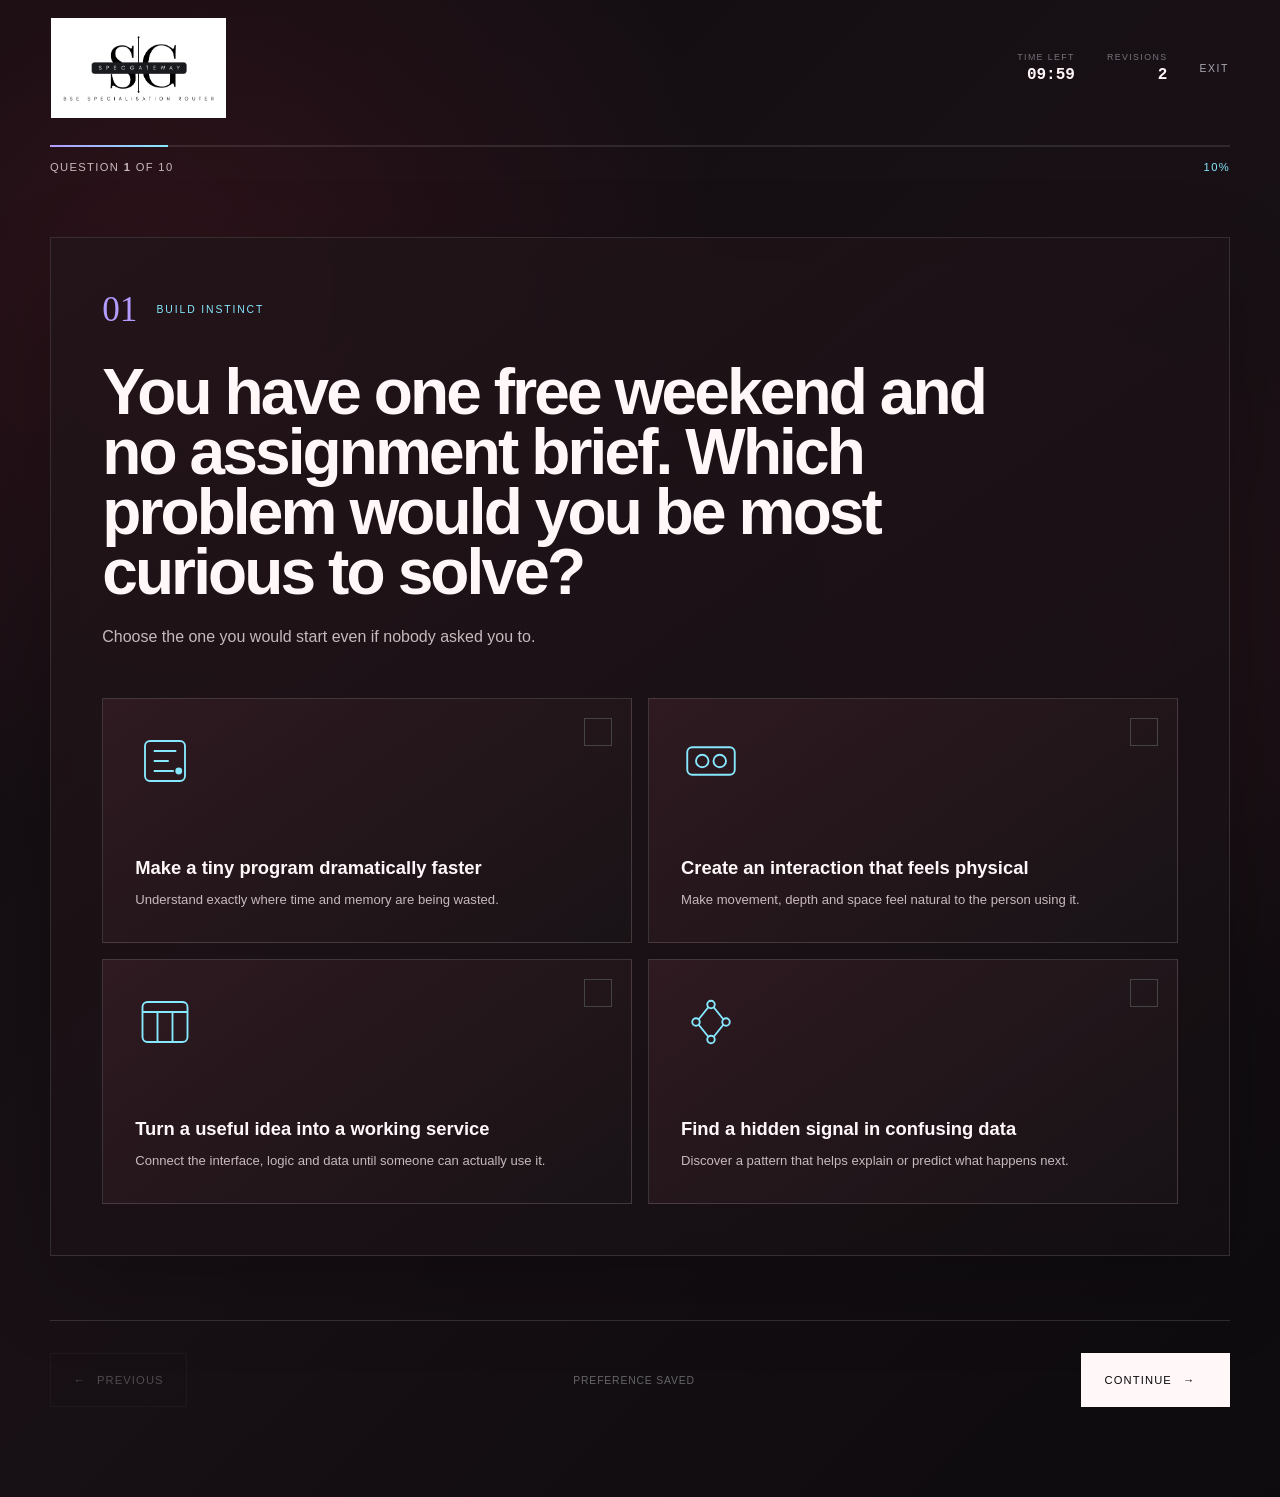
==== quiz.html @ 1edab22e "Initial SpecGateway website" ====
<!DOCTYPE html>
<html lang="en">

<head>
    <meta charset="UTF-8">

    <meta
        name="viewport"
        content="width=device-width, initial-scale=1.0"
    >

    <meta
        name="description"
        content="SpecGateway interactive BSE specialisation assessment."
    >

    <title>Assessment | SpecGateway</title>

    <link rel="stylesheet" href="styles.css">
</head>


<body class="quiz-page">

    <!-- Decorative background -->
    <canvas id="quizCanvas" aria-hidden="true"></canvas>


    <!-- =========================================================
         NAVIGATION
    ========================================================== -->

    <nav
        class="main-nav scrolled"
        id="mainNav"
        aria-label="Assessment navigation"
    >

        <div class="nav-container">

            <a
                href="index.html"
                class="brand"
                aria-label="SpecGateway home"
            >
                <img
                    src="assets/logo/specgateway-logo.png"
                    alt="SpecGateway — BSE Specialisation Router"
                    class="brand-logo"
                >
            </a>


            <div class="quiz-nav-status">

                <div class="quiz-timer-box">

                    <span class="quiz-timer-label">
                        TIME LEFT
                    </span>

                    <strong id="quizTimer">
                        10:00
                    </strong>

                </div>


                <div class="quiz-revision-box">

                    <span>
                        REVISIONS
                    </span>

                    <strong id="revisionCount">
                        2
                    </strong>

                </div>


                <a
                    href="index.html"
                    class="quiz-exit"
                >
                    EXIT
                </a>

            </div>

        </div>

    </nav>



    <!-- =========================================================
         QUIZ
    ========================================================== -->

    <main class="quiz-main">


        <!-- =====================================================
             PROGRESS
        ====================================================== -->

        <div class="quiz-progress">

            <div class="progress-bar">

                <div
                    class="progress-fill"
                    id="progressFill"
                ></div>

            </div>


            <div class="progress-info">

                <span class="progress-text">

                    Question

                    <strong id="currentQ">
                        1
                    </strong>

                    of

                    <span id="totalQ">
                        10
                    </span>

                </span>


                <span
                    class="progress-percent"
                    id="progressPercent"
                >
                    10%
                </span>

            </div>

        </div>



        <!-- =====================================================
             FORM
        ====================================================== -->

        <form
            id="quizForm"
            class="quiz-form"
            novalidate
        >


            <!-- =================================================
                 QUESTION 1
                 VISUAL BUILD INSTINCT
            ================================================== -->

            <section
                class="question-section active"
                data-question="1"
                data-type="single"
            >

                <div class="question-container">


                    <div class="question-header">

                        <span class="question-number">
                            01
                        </span>

                        <span class="question-category">
                            Build Instinct
                        </span>

                    </div>


                    <h2 class="question-text">
                        You have one free weekend and no assignment brief.
                        Which problem would you be most curious to solve?
                    </h2>


                    <p class="question-hint">
                        Choose the one you would start even if nobody asked you to.
                    </p>


                    <div class="answer-grid visual-cards">


                        <!-- LOW LEVEL -->

                        <label
                            class="visual-card"
                            data-spec="lowlevel"
                        >

                            <input
                                type="radio"
                                name="q1"
                                value="lowlevel"
                                required
                            >

                            <div class="card-visual">

                                <div class="card-icon-wrap">

                                    <svg
                                        viewBox="0 0 48 48"
                                        fill="none"
                                        stroke="currentColor"
                                        stroke-width="1.5"
                                    >
                                        <rect
                                            x="8"
                                            y="8"
                                            width="32"
                                            height="32"
                                            rx="4"
                                        />

                                        <path d="M15 16h18M15 24h12M15 32h16"/>

                                        <circle
                                            cx="35"
                                            cy="32"
                                            r="2"
                                            fill="currentColor"
                                        />
                                    </svg>

                                </div>


                                <h3>
                                    Make a tiny program dramatically faster
                                </h3>

                                <p>
                                    Understand exactly where time and memory
                                    are being wasted.
                                </p>

                            </div>


                            <div class="card-check">
                                ✓
                            </div>

                        </label>



                        <!-- AR / VR -->

                        <label
                            class="visual-card"
                            data-spec="arvr"
                        >

                            <input
                                type="radio"
                                name="q1"
                                value="arvr"
                                required
                            >

                            <div class="card-visual">

                                <div class="card-icon-wrap">

                                    <svg
                                        viewBox="0 0 48 48"
                                        fill="none"
                                        stroke="currentColor"
                                        stroke-width="1.5"
                                    >
                                        <path
                                            d="M5 17a4 4 0 014-4h30a4 4 0 014 4v14a4 4 0 01-4 4H9a4 4 0 01-4-4V17z"
                                        />

                                        <circle cx="17" cy="24" r="5"/>
                                        <circle cx="31" cy="24" r="5"/>
                                    </svg>

                                </div>


                                <h3>
                                    Create an interaction that feels physical
                                </h3>

                                <p>
                                    Make movement, depth and space feel natural
                                    to the person using it.
                                </p>

                            </div>


                            <div class="card-check">
                                ✓
                            </div>

                        </label>



                        <!-- FULL STACK -->

                        <label
                            class="visual-card"
                            data-spec="fullstack"
                        >

                            <input
                                type="radio"
                                name="q1"
                                value="fullstack"
                                required
                            >

                            <div class="card-visual">

                                <div class="card-icon-wrap">

                                    <svg
                                        viewBox="0 0 48 48"
                                        fill="none"
                                        stroke="currentColor"
                                        stroke-width="1.5"
                                    >
                                        <rect
                                            x="6"
                                            y="8"
                                            width="36"
                                            height="32"
                                            rx="4"
                                        />

                                        <path d="M6 16h36M18 16v24M30 16v24"/>
                                    </svg>

                                </div>


                                <h3>
                                    Turn a useful idea into a working service
                                </h3>

                                <p>
                                    Connect the interface, logic and data
                                    until someone can actually use it.
                                </p>

                            </div>


                            <div class="card-check">
                                ✓
                            </div>

                        </label>



                        <!-- MACHINE LEARNING -->

                        <label
                            class="visual-card"
                            data-spec="ml"
                        >

                            <input
                                type="radio"
                                name="q1"
                                value="ml"
                                required
                            >

                            <div class="card-visual">

                                <div class="card-icon-wrap">

                                    <svg
                                        viewBox="0 0 48 48"
                                        fill="none"
                                        stroke="currentColor"
                                        stroke-width="1.5"
                                    >
                                        <circle cx="12" cy="24" r="3"/>
                                        <circle cx="24" cy="10" r="3"/>
                                        <circle cx="36" cy="24" r="3"/>
                                        <circle cx="24" cy="38" r="3"/>

                                        <path
                                            d="M14 22l8-10M26 12l8 10M34 26l-8 10M22 36l-8-10"
                                        />
                                    </svg>

                                </div>


                                <h3>
                                    Find a hidden signal in confusing data
                                </h3>

                                <p>
                                    Discover a pattern that helps explain
                                    or predict what happens next.
                                </p>

                            </div>


                            <div class="card-check">
                                ✓
                            </div>

                        </label>

                    </div>


                    <p
                        class="validation-error"
                        id="error-q1"
                    >
                        Choose the problem that attracts you most.
                    </p>

                </div>

            </section>



            <!-- =================================================
                 QUESTION 2
                 SLIDER
            ================================================== -->

            <section
                class="question-section"
                data-question="2"
                data-type="slider"
            >

                <div class="question-container">


                    <div class="question-header">

                        <span class="question-number">
                            02
                        </span>

                        <span class="question-category">
                            Abstraction Comfort
                        </span>

                    </div>


                    <h2 class="question-text">
                        When building something new, how much of what happens
                        underneath do you want to control yourself?
                    </h2>


                    <p class="question-hint">
                        Move the slider to the position that feels most natural.
                    </p>


                    <div class="slider-container">


                        <div class="slider-labels">

                            <span>
                                Use strong abstractions
                                <small>
                                    Tools handle the details
                                </small>
                            </span>


                            <span>
                                Control the foundations
                                <small>
                                    I want to understand each layer
                                </small>
                            </span>

                        </div>



                        <div class="slider-track">

                            <input
                                type="range"
                                name="q2"
                                id="q2Slider"
                                min="1"
                                max="5"
                                value="1"
                                class="styled-slider"
                            >


                            <div
                                class="slider-fill"
                                id="q2SliderFill"
                            ></div>


                            <div class="slider-markers">

                                <span></span>
                                <span></span>
                                <span></span>
                                <span></span>
                                <span></span>

                            </div>

                        </div>


                        <div class="slider-value-display">

                            <span id="q2SliderText">
                                I like understanding enough of both
                            </span>

                        </div>

                    </div>

                </div>

            </section>



            <!-- =================================================
                 QUESTION 3
                 REACTION
            ================================================== -->

            <section
                class="question-section"
                data-question="3"
                data-type="single"
            >

                <div class="question-container">


                    <div class="question-header">

                        <span class="question-number">
                            03
                        </span>

                        <span class="question-category">
                            Satisfaction Trigger
                        </span>

                    </div>


                    <h2 class="question-text">
                        Which moment gives you the strongest
                        “I made this work” feeling?
                    </h2>


                    <div class="answer-grid icon-options">


                        <label
                            class="icon-option"
                            data-spec="lowlevel"
                        >

                            <input
                                type="radio"
                                name="q3"
                                value="lowlevel"
                                required
                            >

                            <div class="icon-visual">

                                <span class="option-icon">
                                    ⚡
                                </span>

                                <span class="icon-text">
                                    Watching execution time drop after
                                    a careful optimization
                                </span>

                            </div>

                        </label>



                        <label
                            class="icon-option"
                            data-spec="arvr"
                        >

                            <input
                                type="radio"
                                name="q3"
                                value="arvr"
                                required
                            >

                            <div class="icon-visual">

                                <span class="option-icon">
                                    ◉
                                </span>

                                <span class="icon-text">
                                    Seeing someone instinctively understand
                                    an interaction without instructions
                                </span>

                            </div>

                        </label>



                        <label
                            class="icon-option"
                            data-spec="fullstack"
                        >

                            <input
                                type="radio"
                                name="q3"
                                value="fullstack"
                                required
                            >

                            <div class="icon-visual">

                                <span class="option-icon">
                                    ↗
                                </span>

                                <span class="icon-text">
                                    Opening a finished product and seeing
                                    every part communicate correctly
                                </span>

                            </div>

                        </label>



                        <label
                            class="icon-option"
                            data-spec="ml"
                        >

                            <input
                                type="radio"
                                name="q3"
                                value="ml"
                                required
                            >

                            <div class="icon-visual">

                                <span class="option-icon">
                                    ∑
                                </span>

                                <span class="icon-text">
                                    Watching an experiment improve after
                                    discovering a better signal
                                </span>

                            </div>

                        </label>

                    </div>


                    <p
                        class="validation-error"
                        id="error-q3"
                    >
                        Choose the moment that would satisfy you most.
                    </p>

                </div>

            </section>



            <!-- =================================================
                 QUESTION 4
                 SCENARIO MATRIX
            ================================================== -->

            <section
                class="question-section"
                data-question="4"
                data-type="single"
            >

                <div class="question-container">


                    <div class="question-header">

                        <span class="question-number">
                            04
                        </span>

                        <span class="question-category">
                            Unknown System
                        </span>

                    </div>


                    <h2 class="question-text">
                        You inherit a complex project with almost no
                        documentation. What would you explore first?
                    </h2>


                    <div class="answer-grid visual-cards">


                        <label
                            class="visual-card"
                            data-spec="lowlevel"
                        >

                            <input
                                type="radio"
                                name="q4"
                                value="lowlevel"
                                required
                            >

                            <div class="card-visual">

                                <div class="card-icon-wrap">
                                    ⌁
                                </div>

                                <h3>
                                    Runtime behaviour
                                </h3>

                                <p>
                                    What resources it consumes, where it slows
                                    down and how the machine executes it.
                                </p>

                            </div>

                            <div class="card-check">
                                ✓
                            </div>

                        </label>



                        <label
                            class="visual-card"
                            data-spec="arvr"
                        >

                            <input
                                type="radio"
                                name="q4"
                                value="arvr"
                                required
                            >

                            <div class="card-visual">

                                <div class="card-icon-wrap">
                                    ◎
                                </div>

                                <h3>
                                    Interaction behaviour
                                </h3>

                                <p>
                                    How movement, feedback, depth and
                                    environment shape the experience.
                                </p>

                            </div>

                            <div class="card-check">
                                ✓
                            </div>

                        </label>



                        <label
                            class="visual-card"
                            data-spec="fullstack"
                        >

                            <input
                                type="radio"
                                name="q4"
                                value="fullstack"
                                required
                            >

                            <div class="card-visual">

                                <div class="card-icon-wrap">
                                    ⇄
                                </div>

                                <h3>
                                    Application architecture
                                </h3>

                                <p>
                                    How requests move between the browser,
                                    services, authentication and database.
                                </p>

                            </div>

                            <div class="card-check">
                                ✓
                            </div>

                        </label>



                        <label
                            class="visual-card"
                            data-spec="ml"
                        >

                            <input
                                type="radio"
                                name="q4"
                                value="ml"
                                required
                            >

                            <div class="card-visual">

                                <div class="card-icon-wrap">
                                    ◌
                                </div>

                                <h3>
                                    Information behaviour
                                </h3>

                                <p>
                                    What data enters the system and what
                                    patterns explain its outputs.
                                </p>

                            </div>

                            <div class="card-check">
                                ✓
                            </div>

                        </label>

                    </div>


                    <p
                        class="validation-error"
                        id="error-q4"
                    >
                        Select where you would begin investigating.
                    </p>

                </div>

            </section>



            <!-- =================================================
                 QUESTION 5
                 WORD RESONANCE
            ================================================== -->

            <section
                class="question-section"
                data-question="5"
                data-type="single"
            >

                <div class="question-container">


                    <div class="question-header">

                        <span class="question-number">
                            05
                        </span>

                        <span class="question-category">
                            Word Resonance
                        </span>

                    </div>


                    <h2 class="question-text">
                        Which cluster feels most like the kind of problems
                        you could spend years becoming excellent at?
                    </h2>


                    <p class="question-hint">
                        Respond to the whole cluster, not just one word.
                    </p>


                    <div class="word-cloud-options">


                        <label
                            class="word-cloud-option"
                            data-spec="lowlevel"
                        >

                            <input
                                type="radio"
                                name="q5"
                                value="lowlevel"
                                required
                            >

                            <div class="word-cluster">

                                <span class="word primary">
                                    CONTROL
                                </span>

                                <span class="word">
                                    Latency
                                </span>

                                <span class="word">
                                    Memory
                                </span>

                                <span class="word">
                                    Precision
                                </span>

                                <span class="word">
                                    Execution
                                </span>

                            </div>

                        </label>



                        <label
                            class="word-cloud-option"
                            data-spec="arvr"
                        >

                            <input
                                type="radio"
                                name="q5"
                                value="arvr"
                                required
                            >

                            <div class="word-cluster">

                                <span class="word primary">
                                    PRESENCE
                                </span>

                                <span class="word">
                                    Space
                                </span>

                                <span class="word">
                                    Motion
                                </span>

                                <span class="word">
                                    Perception
                                </span>

                                <span class="word">
                                    Interaction
                                </span>

                            </div>

                        </label>



                        <label
                            class="word-cloud-option"
                            data-spec="fullstack"
                        >

                            <input
                                type="radio"
                                name="q5"
                                value="fullstack"
                                required
                            >

                            <div class="word-cluster">

                                <span class="word primary">
                                    PRODUCT
                                </span>

                                <span class="word">
                                    Users
                                </span>

                                <span class="word">
                                    Services
                                </span>

                                <span class="word">
                                    Scale
                                </span>

                                <span class="word">
                                    Delivery
                                </span>

                            </div>

                        </label>



                        <label
                            class="word-cloud-option"
                            data-spec="ml"
                        >

                            <input
                                type="radio"
                                name="q5"
                                value="ml"
                                required
                            >

                            <div class="word-cluster">

                                <span class="word primary">
                                    SIGNAL
                                </span>

                                <span class="word">
                                    Data
                                </span>

                                <span class="word">
                                    Patterns
                                </span>

                                <span class="word">
                                    Evidence
                                </span>

                                <span class="word">
                                    Prediction
                                </span>

                            </div>

                        </label>

                    </div>


                    <p
                        class="validation-error"
                        id="error-q5"
                    >
                        Choose the cluster that resonates most.
                    </p>

                </div>

            </section>



            <!-- =================================================
                 QUESTION 6
                 MULTI SELECT
            ================================================== -->

            <section
                class="question-section"
                data-question="6"
                data-type="multi"
            >

                <div class="question-container">


                    <div class="question-header">

                        <span class="question-number">
                            06
                        </span>

                        <span class="question-category">
                            Skill Gravitation
                        </span>

                    </div>


                    <h2 class="question-text">
                        Choose exactly 3 skills you would willingly struggle
                        to become excellent at.
                    </h2>


                    <p class="question-hint">

                        Selected:

                        <span id="skillCount">
                            0
                        </span>

                        /3

                    </p>


                    <div class="checkbox-grid skills-grid">


                        <label
                            class="skill-checkbox"
                            data-spec="lowlevel"
                        >

                            <input
                                type="checkbox"
                                name="q6"
                                value="lowlevel-memory"
                            >

                            <span class="checkbox-visual">
                                ✓
                            </span>

                            <span class="skill-name">
                                Memory & Resource Management
                            </span>

                        </label>



                        <label
                            class="skill-checkbox"
                            data-spec="arvr"
                        >

                            <input
                                type="checkbox"
                                name="q6"
                                value="arvr-spatial"
                            >

                            <span class="checkbox-visual">
                                ✓
                            </span>

                            <span class="skill-name">
                                Spatial Interaction Design
                            </span>

                        </label>



                        <label
                            class="skill-checkbox"
                            data-spec="fullstack"
                        >

                            <input
                                type="checkbox"
                                name="q6"
                                value="fullstack-api"
                            >

                            <span class="checkbox-visual">
                                ✓
                            </span>

                            <span class="skill-name">
                                API Architecture
                            </span>

                        </label>



                        <label
                            class="skill-checkbox"
                            data-spec="ml"
                        >

                            <input
                                type="checkbox"
                                name="q6"
                                value="ml-models"
                            >

                            <span class="checkbox-visual">
                                ✓
                            </span>

                            <span class="skill-name">
                                Model Experimentation
                            </span>

                        </label>



                        <label
                            class="skill-checkbox"
                            data-spec="lowlevel"
                        >

                            <input
                                type="checkbox"
                                name="q6"
                                value="lowlevel-debug"
                            >

                            <span class="checkbox-visual">
                                ✓
                            </span>

                            <span class="skill-name">
                                Performance Profiling
                            </span>

                        </label>



                        <label
                            class="skill-checkbox"
                            data-spec="arvr"
                        >

                            <input
                                type="checkbox"
                                name="q6"
                                value="arvr-3d"
                            >

                            <span class="checkbox-visual">
                                ✓
                            </span>

                            <span class="skill-name">
                                3D Rendering & Motion
                            </span>

                        </label>



                        <label
                            class="skill-checkbox"
                            data-spec="fullstack"
                        >

                            <input
                                type="checkbox"
                                name="q6"
                                value="fullstack-data"
                            >

                            <span class="checkbox-visual">
                                ✓
                            </span>

                            <span class="skill-name">
                                Databases & Application State
                            </span>

                        </label>



                        <label
                            class="skill-checkbox"
                            data-spec="ml"
                        >

                            <input
                                type="checkbox"
                                name="q6"
                                value="ml-analysis"
                            >

                            <span class="checkbox-visual">
                                ✓
                            </span>

                            <span class="skill-name">
                                Data Analysis & Evaluation
                            </span>

                        </label>

                    </div>


                    <p
                        class="validation-error"
                        id="error-q6"
                    >
                        Choose exactly three skills.
                    </p>

                </div>

            </section>



           <!-- Question 7 -->

<section
    class="question-section"
    data-question="7"
    data-type="video"
>

    <div class="question-container">


        <!-- Question Header -->

        <div class="question-header">

            <span class="question-number">
                07
            </span>

            <span class="question-category">
                Performance Investigation
            </span>

        </div>


        <!-- Question -->

        <h2 class="question-text">
            A product feels fast during development, but real users
            begin reporting delays and inconsistent performance.
            How would you investigate what is happening?
        </h2>


        <!-- Question Hint -->

        <p class="question-hint">
            Watch the performance debugging example, then choose
            the direction you would naturally want to investigate next.
        </p>


        <!-- Video -->

        <div class="quiz-video-shell">

            <iframe
                id="scenarioVideo"
                class="scenario-video scenario-youtube"
                src="https://www.youtube.com/embed/BHqxD9qr6Gw?rel=0"
                title="Performance debugging in DevTools"
                allow="accelerometer; autoplay; clipboard-write; encrypted-media; gyroscope; picture-in-picture; web-share"
                referrerpolicy="strict-origin-when-cross-origin"
                allowfullscreen
            ></iframe>

        </div>


        <!-- Field Scenario -->

        <div class="video-prompt video-prompt-visible">

            <span>
                // FIELD SCENARIO
            </span>

            <strong>
                Which investigation would you take ownership of next?
            </strong>

        </div>


        <!-- Answers -->

        <div class="scenario-options">


            <!-- Low Level -->

            <label
                class="scenario-option"
                data-spec="lowlevel"
            >

                <input
                    type="radio"
                    name="q7"
                    value="lowlevel"
                    required
                >

                <div class="scenario-content">

                    <span class="scenario-letter">
                        A
                    </span>

                    <p>
                        Go deeper into CPU usage, memory behaviour and
                        execution timing to understand where the machine
                        is spending its resources.
                    </p>

                </div>

            </label>


            <!-- AR VR -->

            <label
                class="scenario-option"
                data-spec="arvr"
            >

                <input
                    type="radio"
                    name="q7"
                    value="arvr"
                    required
                >

                <div class="scenario-content">

                    <span class="scenario-letter">
                        B
                    </span>

                    <p>
                        Focus on frame rate, rendering work and interaction
                        responsiveness to understand what the person
                        actually experiences on screen.
                    </p>

                </div>

            </label>


            <!-- Full Stack -->

            <label
                class="scenario-option"
                data-spec="fullstack"
            >

                <input
                    type="radio"
                    name="q7"
                    value="fullstack"
                    required
                >

                <div class="scenario-content">

                    <span class="scenario-letter">
                        C
                    </span>

                    <p>
                        Trace network requests and application flow across
                        the interface, API, server and data layer to find
                        where delays are introduced.
                    </p>

                </div>

            </label>


            <!-- Machine Learning -->

            <label
                class="scenario-option"
                data-spec="ml"
            >

                <input
                    type="radio"
                    name="q7"
                    value="ml"
                    required
                >

                <div class="scenario-content">

                    <span class="scenario-letter">
                        D
                    </span>

                    <p>
                        Compare many performance traces and usage records
                        to discover recurring patterns that could help
                        predict when slowdowns are likely to happen.
                    </p>

                </div>

            </label>

        </div>


        <!-- Validation -->

        <p
            class="validation-error"
            id="error-q7"
        >
            Choose the investigation direction that feels most natural to you.
        </p>


    </div>

</section>
            <!-- =================================================
                 QUESTION 8
                 RANKING
            ================================================== -->

            <section
                class="question-section"
                data-question="8"
                data-type="ranking"
            >

                <div class="question-container">


                    <div class="question-header">

                        <span class="question-number">
                            08
                        </span>

                        <span class="question-category">
                            Value Ranking
                        </span>

                    </div>


                    <h2 class="question-text">
                        Rank what matters most to you when a project is finished.
                    </h2>


                    <p class="question-hint">
                        Click each item to assign ranks.
                        1 = most important.
                    </p>


                    <div
                        class="ranking-container"
                        id="rankingContainer"
                    >


                        <div
                            class="ranking-item"
                            data-spec="lowlevel"
                            data-id="efficiency"
                        >

                            <span class="rank-badge">
                                -
                            </span>

                            <span class="rank-text">
                                Technical Efficiency
                            </span>

                            <span class="rank-desc">
                                It uses resources exceptionally well
                            </span>

                        </div>



                        <div
                            class="ranking-item"
                            data-spec="arvr"
                            data-id="experience"
                        >

                            <span class="rank-badge">
                                -
                            </span>

                            <span class="rank-text">
                                Quality of Experience
                            </span>

                            <span class="rank-desc">
                                It feels intuitive, responsive and memorable
                            </span>

                        </div>



                        <div
                            class="ranking-item"
                            data-spec="fullstack"
                            data-id="usefulness"
                        >

                            <span class="rank-badge">
                                -
                            </span>

                            <span class="rank-text">
                                Real-World Usefulness
                            </span>

                            <span class="rank-desc">
                                People can depend on the complete product
                            </span>

                        </div>



                        <div
                            class="ranking-item"
                            data-spec="ml"
                            data-id="adaptation"
                        >

                            <span class="rank-badge">
                                -
                            </span>

                            <span class="rank-text">
                                Learning & Adaptation
                            </span>

                            <span class="rank-desc">
                                It improves as more information becomes available
                            </span>

                        </div>

                    </div>


                    <input
                        type="hidden"
                        name="q8-rank1"
                        id="q8Rank1"
                    >

                    <input
                        type="hidden"
                        name="q8-rank2"
                        id="q8Rank2"
                    >

                    <input
                        type="hidden"
                        name="q8-rank3"
                        id="q8Rank3"
                    >

                    <input
                        type="hidden"
                        name="q8-rank4"
                        id="q8Rank4"
                    >


                    <button
                        type="button"
                        class="btn btn-ghost reset-ranking"
                        id="resetRanking"
                    >
                        Reset ranking
                    </button>


                    <p
                        class="validation-error"
                        id="error-q8"
                    >
                        Rank all four values before continuing.
                    </p>

                </div>

            </section>



            <!-- =================================================
                 QUESTION 9
                 PHILOSOPHY
            ================================================== -->

            <section
                class="question-section"
                data-question="9"
                data-type="single"
            >

                <div class="question-container">


                    <div class="question-header">

                        <span class="question-number">
                            09
                        </span>

                        <span class="question-category">
                            Engineering Philosophy
                        </span>

                    </div>


                    <h2 class="question-text">
                        Which statement is closest to how you believe
                        good technology should behave?
                    </h2>


                    <div class="philosophy-options">


                        <label
                            class="philosophy-option"
                            data-spec="lowlevel"
                        >

                            <input
                                type="radio"
                                name="q9"
                                value="lowlevel"
                                required
                            >

                            <div class="philosophy-content">

                                <blockquote>
                                    “A system becomes trustworthy when you
                                    understand what it is really doing,
                                    not just what the interface says.”
                                </blockquote>

                                <cite>
                                    — Foundation-first thinking
                                </cite>

                            </div>

                        </label>



                        <label
                            class="philosophy-option"
                            data-spec="arvr"
                        >

                            <input
                                type="radio"
                                name="q9"
                                value="arvr"
                                required
                            >

                            <div class="philosophy-content">

                                <blockquote>
                                    “The best technology almost disappears;
                                    people simply understand how to move,
                                    act and respond inside the experience.”
                                </blockquote>

                                <cite>
                                    — Experience-first thinking
                                </cite>

                            </div>

                        </label>



                        <label
                            class="philosophy-option"
                            data-spec="fullstack"
                        >

                            <input
                                type="radio"
                                name="q9"
                                value="fullstack"
                                required
                            >

                            <div class="philosophy-content">

                                <blockquote>
                                    “Technology matters most when every layer
                                    works together reliably enough for people
                                    to depend on the result.”
                                </blockquote>

                                <cite>
                                    — Product-first thinking
                                </cite>

                            </div>

                        </label>



                        <label
                            class="philosophy-option"
                            data-spec="ml"
                        >

                            <input
                                type="radio"
                                name="q9"
                                value="ml"
                                required
                            >

                            <div class="philosophy-content">

                                <blockquote>
                                    “Good systems should not only execute rules;
                                    they should use evidence to become better
                                    at making decisions.”
                                </blockquote>

                                <cite>
                                    — Evidence-first thinking
                                </cite>

                            </div>

                        </label>

                    </div>


                    <p
                        class="validation-error"
                        id="error-q9"
                    >
                        Select the statement closest to your thinking.
                    </p>

                </div>

            </section>



            <!-- =================================================
                 QUESTION 10
                 FUTURE DIRECTION
            ================================================== -->

            <section
                class="question-section"
                data-question="10"
                data-type="single"
            >

                <div class="question-container">


                    <div class="question-header">

                        <span class="question-number">
                            10
                        </span>

                        <span class="question-category">
                            Future Direction
                        </span>

                    </div>


                    <h2 class="question-text">
                        Five years from now, which sentence would make you
                        proudest to say about the systems you helped build?
                    </h2>


                    <div class="final-options">


                        <label
                            class="final-option"
                            data-spec="lowlevel"
                        >

                            <input
                                type="radio"
                                name="q10"
                                value="lowlevel"
                                required
                            >

                            <span class="final-index">
                                01
                            </span>

                            <span class="option-text">
                                “We made something remarkably efficient because
                                we understood its foundations deeply.”
                            </span>

                        </label>



                        <label
                            class="final-option"
                            data-spec="arvr"
                        >

                            <input
                                type="radio"
                                name="q10"
                                value="arvr"
                                required
                            >

                            <span class="final-index">
                                02
                            </span>

                            <span class="option-text">
                                “We created an experience that changed how
                                people interact with digital information.”
                            </span>

                        </label>



                        <label
                            class="final-option"
                            data-spec="fullstack"
                        >

                            <input
                                type="radio"
                                name="q10"
                                value="fullstack"
                                required
                            >

                            <span class="final-index">
                                03
                            </span>

                            <span class="option-text">
                                “We turned an idea into a reliable product
                                people use as part of their everyday lives.”
                            </span>

                        </label>



                        <label
                            class="final-option"
                            data-spec="ml"
                        >

                            <input
                                type="radio"
                                name="q10"
                                value="ml"
                                required
                            >

                            <span class="final-index">
                                04
                            </span>

                            <span class="option-text">
                                “We built a system that discovered useful
                                patterns people could not easily see themselves.”
                            </span>

                        </label>

                    </div>



                    <div class="custom-input-wrap">


                        <label
                            for="customGoal"
                            class="custom-label"
                        >
                            Add one thought of your own
                            <span>
                                optional
                            </span>
                        </label>


                        <input
                            type="text"
                            id="customGoal"
                            name="customGoal"
                            class="custom-input"
                            placeholder="Five years from now, I also want to..."
                            maxlength="180"
                        >


                        <span class="char-count">

                            <span id="charCount">
                                0
                            </span>

                            /180

                        </span>

                    </div>


                    <p
                        class="validation-error"
                        id="error-q10"
                    >
                        Choose the statement closest to your future direction.
                    </p>

                </div>

            </section>



            <!-- =================================================
                 NAVIGATION
            ================================================== -->

            <div class="quiz-navigation">


                <button
                    type="button"
                    class="btn btn-ghost nav-prev"
                    id="prevBtn"
                    disabled
                >

                    <span class="btn-icon">
                        ←
                    </span>

                    <span class="btn-text">
                        Previous
                    </span>

                </button>



                <div class="quiz-save-state">

                    <span id="questionSaveStatus">
                        Choose an answer
                    </span>

                </div>



                <button
                    type="button"
                    class="btn btn-primary nav-next"
                    id="nextBtn"
                >

                    <span class="btn-text">
                        Continue
                    </span>

                    <span class="btn-icon">
                        →
                    </span>

                    <span class="btn-glow"></span>

                </button>



                <button
                    type="submit"
                    class="btn btn-primary nav-submit"
                    id="submitBtn"
                    style="display:none"
                >

                    <span class="btn-text">
                        Reveal My Path
                    </span>

                    <span class="btn-icon">
                        ✦
                    </span>

                    <span class="btn-glow"></span>

                </button>

            </div>


        </form>

    </main>



    <!-- =========================================================
         TIMER COMPLETE
    ========================================================== -->

    <div
        class="quiz-timeout-overlay"
        id="quizTimeoutOverlay"
        hidden
    >

        <div class="timeout-card">

            <span class="section-number">
               TIME COMPLETE
            </span>


            <h2>
                Your current signals are ready.
            </h2>


            <p>
                SpecGateway will calculate your pathway using the answers
                you completed before the timer ended.
            </p>


            <button
                type="button"
                class="btn btn-primary"
                id="timeoutResultsButton"
            >

                <span class="btn-text">
                    Reveal My Path
                </span>

                <span class="btn-icon">
                    →
                </span>

            </button>

        </div>

    </div>



    <script src="script.js"></script>

</body>

</html>
---- styles.css ----
/* ROOT COLORS */
:root {
    --bg: #0b090c;
    --panel: #171216;

    --text: #fff7f8;
    --muted: #c7b9bd;

    --violet: #b39cff;
    --cyan: #86e8ff;

    --red: #d14a61;
    --red-dark: #7a2133;
    --coral: #ff796f;

    --line: rgba(255, 255, 255, .14);

    --success: #8cf0c5;
    --error: #ff8b9b;
}

/* GENERAL */
* {
    box-sizing: border-box;
    margin: 0;
    padding: 0;
}

html {
    scroll-behavior: smooth;
}


body {
    background:
        radial-gradient(
            circle at 12% 18%,
            rgba(209, 74, 97, .12),
            transparent 30%
        ),
        radial-gradient(
            circle at 88% 70%,
            rgba(179, 156, 255, .06),
            transparent 30%
        ),
        var(--bg);

    color: var(--text);

    font-family:
        Arial,
        Helvetica,
        sans-serif;

    overflow-x: hidden;
}

a {
    color: inherit;
    text-decoration: none;
}

img {
    max-width: 100%;
    display: block;
}


/* SKIP LINK */

.skip-link {
    position: fixed;
    left: 1rem;
    top: -5rem;
    z-index: 999;
    background: #fff;
    color: #000;
    padding: .7rem 1rem;
}

.skip-link:focus {
    top: 1rem;
}


/* NAVIGATION */

.main-nav {
    position: fixed;
    inset: 0 0 auto;
    z-index: 50;
    padding: 18px 4vw;
    transition: .3s;
}

.main-nav.scrolled {
    background: rgba(5, 5, 6, .78);
    backdrop-filter: blur(18px);
    border-bottom: 1px solid var(--line);
}

.nav-container {
    display: flex;
    align-items: center;
    justify-content: space-between;
    gap: 2rem;
}

.brand-logo {
    width: 175px;
    filter: invert(1);
    mix-blend-mode: screen;
}

.nav-menu {
    display: flex;
    align-items: center;
    gap: 1.6rem;
    font-size: .78rem;
    text-transform: uppercase;
    letter-spacing: .12em;
}

.nav-link {
    color: #d5d1d8;
}

.nav-link:hover {
    color: var(--cyan);
}

.nav-cta,
.button {
    display: inline-flex;
    gap: .7rem;
    align-items: center;
    justify-content: center;
    border: 1px solid var(--line);
    padding: 14px 20px;
    text-transform: uppercase;
    letter-spacing: .1em;
    font-size: .76rem;
    transition: .25s;
}

.nav-cta,
.button-primary {
    background: var(--text);
    color: #08080a;
}

.button:hover,
.nav-cta:hover {
    transform: translateY(-2px);
}

.button-ghost {
    background: rgba(0, 0, 0, .2);
    backdrop-filter: blur(8px);
}

.button-light {
    background: #fff;
    color: #000;
}

.nav-toggle {
    display: none;
}


/* HERO */

.hero {
    height: 100svh;
    min-height: 720px;
    position: relative;
    overflow: hidden;
    display: flex;
    align-items: center;
}

.hero-video,
.hero-overlay,
#heroCanvas {
    position: absolute;
    inset: 0;
    width: 100%;
    height: 100%;
}

.hero-video {
    object-fit: cover;
}

.hero-overlay {
    background:
        linear-gradient(
            90deg,
            rgba(0, 0, 0, .78),
            rgba(0, 0, 0, .18) 60%,
            rgba(0, 0, 0, .42)
        ),
        linear-gradient(
            0deg,
            rgba(0, 0, 0, .75),
            transparent 55%
        );
}

#heroCanvas {
    pointer-events: none;
}

.hero-inner {
    position: relative;
    z-index: 2;
    width: 100%;
    padding: 10vh 5vw 8vh;
}

.hero-kicker,
.section-number,
.eyebrow {
    font-size: .7rem;
    letter-spacing: .2em;
    text-transform: uppercase;
    color: #cbc6d0;
}

.hero-index {
    margin-right: 1rem;
    color: var(--cyan);
}

.hero-title {
    font-size: clamp(4.2rem, 11vw, 10rem);
    line-height: .82;
    letter-spacing: -.065em;
    margin: 5vh 0;
}

.hero-line {
    display: block;
}

.hero-line-accent {
    font-style: italic;
    color: transparent;
    -webkit-text-stroke: 1px var(--text);
}

.hero-bottom {
    display: flex;
    justify-content: space-between;
    align-items: end;
    gap: 3rem;
}

.hero-copy {
    max-width: 460px;
    font-size: 1.08rem;
    color: #ddd8df;
}

.hero-actions {
    display: flex;
    gap: .7rem;
    flex-wrap: wrap;
}


/* PATH MARQUEE */

.path-marquee {
    position: absolute;
    bottom: 0;
    width: 100%;
    border-top: 1px solid var(--line);
    overflow: hidden;
    background: rgba(0, 0, 0, .2);
    z-index: 3;
}

.path-marquee-track {
    display: flex;
    gap: 2.3rem;
    width: max-content;
    padding: 12px 0;
    font-size: .67rem;
    letter-spacing: .16em;
    animation: marquee 26s linear infinite;
}

@keyframes marquee {
    to {
        transform: translateX(-50%);
    }
}


/* SCROLL CUE */

.scroll-cue {
    position: absolute;
    right: 4vw;
    bottom: 55px;
    z-index: 4;
    font-size: .6rem;
    letter-spacing: .16em;
    display: flex;
    align-items: center;
    gap: 12px;
}

.scroll-line {
    width: 50px;
    height: 1px;
    background: #fff;
}


/* SECTION SPACING */

.section-pad {
    padding: 10rem 5vw;
}


/* INTRO AND STUDENT ENTRY LAYOUT */

.intro-layout,
.entry-layout {
    display: grid;
    grid-template-columns: 1.05fr .95fr;
    gap: 7vw;
    align-items: center;
    margin-top: 5rem;
}

.intro-copy h2,
.process-heading h2,
.entry-copy h2 {
    font-size: clamp(3rem, 6vw, 6.7rem);
    line-height: .93;
    letter-spacing: -.05em;
    margin: 1.5rem 0;
}

em {
    font-family: Georgia, serif;
    font-weight: 400;
    color: var(--violet);
}

.lead-copy,
.entry-copy > p {
    max-width: 620px;
    color: var(--muted);
    font-size: 1.05rem;
}


/* GATEWAY 3D VISUAL */

.gateway-stage {
    text-align: center;
    perspective: 1000px;
}

.gateway-scene {
    height: 480px;
    position: relative;
    transform-style: preserve-3d;
    transition: transform .15s ease-out;
}

.gateway-orbit,
.gateway-core {
    position: absolute;
    left: 50%;
    top: 50%;
    transform: translate(-50%, -50%);
    border-radius: 50%;
}

.gateway-orbit {
    border: 1px solid rgba(169, 140, 255, .55);
    box-shadow: 0 0 50px rgba(121, 231, 255, .08);
}

.orbit-one {
    width: 360px;
    height: 360px;
}

.orbit-two {
    width: 270px;
    height: 270px;
    transform: translate(-50%, -50%) rotateX(70deg);
}

.orbit-three {
    width: 410px;
    height: 190px;
    transform: translate(-50%, -50%) rotateY(65deg);
}

.gateway-core {
    width: 150px;
    height: 150px;
    display: grid;
    place-items: center;
    background:
        radial-gradient(
            circle,
            rgba(121, 231, 255, .18),
            rgba(169, 140, 255, .08),
            transparent 70%
        );
    border: 1px solid var(--line);
    font: 4rem Georgia, serif;
}

.gateway-label {
    position: absolute;
    font-size: .6rem;
    letter-spacing: .16em;
}

.label-top {
    top: 4%;
    left: 50%;
    transform: translateX(-50%);
}

.label-bottom {
    bottom: 4%;
    left: 50%;
    transform: translateX(-50%);
}

.label-left {
    left: 0;
    top: 50%;
}

.label-right {
    right: 0;
    top: 50%;
}

.gateway-note {
    font-size: .65rem;
    color: var(--muted);
    letter-spacing: .12em;
}


/* PATHWAYS */

.pathways-heading {
    padding-bottom: 5rem;
}

.pathways-title-row {
    display: flex;
    justify-content: space-between;
    align-items: end;
    gap: 3rem;
    margin-top: 2rem;
}

.pathways-title-row h2 {
    font-size: clamp(4rem, 9vw, 9rem);
    line-height: .85;
    letter-spacing: -.06em;
}

.pathways-title-row p {
    max-width: 390px;
    color: var(--muted);
}

.path-panel {
    min-height: 80vh;
    border-top: 1px solid var(--line);
    display: grid;
    grid-template-columns: 1fr 1fr;
    align-items: stretch;
}

.path-reversed .path-visual {
    order: 2;
}

.path-visual {
    min-height: 560px;
    background:
        radial-gradient(
            circle at center,
            rgba(169, 140, 255, .12),
            transparent 55%
        ),
        #09090c;

    display: grid;
    place-items: center;
    overflow: hidden;
}

.path-content {
    padding: 8vw 6vw;
    display: flex;
    flex-direction: column;
    justify-content: center;
}

.path-index {
    font: 5rem Georgia, serif;
    color: #555;
}

.path-category {
    font-size: .65rem;
    letter-spacing: .2em;
    color: var(--cyan);
    margin: 1rem 0;
}

.path-content h3 {
    font-size: clamp(3rem, 5.8vw, 6.5rem);
    line-height: .9;
    letter-spacing: -.05em;
}

.path-content > p {
    max-width: 560px;
    color: var(--muted);
    margin: 2rem 0;
}

.path-keywords {
    display: flex;
    flex-wrap: wrap;
    gap: .5rem;
    list-style: none;
}

.path-keywords li {
    border: 1px solid var(--line);
    padding: .55rem .8rem;
    border-radius: 99px;
    font-size: .68rem;
    text-transform: uppercase;
}


/* LOW LEVEL PROGRAMMING VISUAL */

.visual-code-field {
    font: clamp(2rem, 5vw, 5rem) monospace;
    display: grid;
    gap: 1rem;
    opacity: .55;
    transform: rotate(-10deg);
}


/* AR VR VISUAL */

.visual-xr-space {
    position: relative;
    width: 360px;
    height: 360px;
}

.xr-ring {
    position: absolute;
    border: 1px solid var(--cyan);
    border-radius: 50%;
    inset: 20px;
}

.xr-ring-two {
    inset: 90px;
    border-color: var(--violet);
}

.xr-dot {
    position: absolute;
    width: 18px;
    height: 18px;
    border-radius: 50%;
    background: #fff;
    left: 50%;
    top: 50%;
    box-shadow: 0 0 35px var(--cyan);
}


/* FULL STACK VISUAL */

.visual-browser {
    width: min(72%, 520px);
    aspect-ratio: 1.3;
    border: 1px solid #777;
    transform: perspective(800px) rotateY(-12deg) rotateX(6deg);
    padding: 18px;
}

.browser-top {
    display: flex;
    gap: 8px;
    border-bottom: 1px solid #444;
    padding-bottom: 12px;
}

.browser-top span {
    width: 8px;
    height: 8px;
    border-radius: 50%;
    border: 1px solid #aaa;
}

.browser-grid {
    display: grid;
    grid-template-columns: 1fr 1fr;
    gap: 12px;
    height: 80%;
    padding-top: 18px;
}

.browser-grid span {
    border: 1px solid #333;
    background:
        linear-gradient(
            135deg,
            rgba(121, 231, 255, .08),
            rgba(169, 140, 255, .08)
        );
}


/* MACHINE LEARNING VISUAL */

.visual-network {
    position: relative;
    width: 380px;
    height: 380px;
}

.node {
    position: absolute;
    width: 18px;
    height: 18px;
    border: 1px solid var(--cyan);
    border-radius: 50%;
    box-shadow: 0 0 20px rgba(121, 231, 255, .4);
}

.n1 {
    left: 10%;
    top: 45%;
}

.n2 {
    left: 42%;
    top: 15%;
}

.n3 {
    right: 8%;
    top: 42%;
}

.n4 {
    left: 40%;
    bottom: 12%;
}

.n5 {
    left: 48%;
    top: 48%;
    background: var(--violet);
}

.network-line {
    position: absolute;
    height: 1px;
    background: #555;
    transform-origin: left;
}

.l1 {
    width: 155px;
    left: 14%;
    top: 47%;
    transform: rotate(-38deg);
}

.l2 {
    width: 160px;
    left: 47%;
    top: 18%;
    transform: rotate(35deg);
}

.l3 {
    width: 170px;
    left: 15%;
    top: 48%;
    transform: rotate(38deg);
}

.l4 {
    width: 170px;
    left: 47%;
    top: 51%;
    transform: rotate(-38deg);
}


/* HOW IT WORKS */

.process {
    background: #eeeae2;
    color: #0b0b0c;
}

.process .section-number {
    color: #666;
}

.process-grid {
    display: grid;
    grid-template-columns: repeat(4, 1fr);
    border-top: 1px solid #aaa;
    margin-top: 5rem;
}

.process-item {
    padding: 2.5rem 2rem;
    border-right: 1px solid #aaa;
}

.process-item > span {
    font: 2.4rem Georgia, serif;
}

.process-item h3 {
    font-size: 1.6rem;
    margin: 4rem 0 1rem;
}

.process-item p {
    color: #555;
}


/* STUDENT ENTRY */

.student-entry {
    background: #09090c;
}

.entry-meta {
    display: flex;
    flex-wrap: wrap;
    gap: .6rem;
    margin-top: 2rem;
}

.entry-meta span {
    font-size: .62rem;
    letter-spacing: .1em;
    border: 1px solid var(--line);
    padding: .6rem;
}


/* STUDENT FORM */

.student-form {
    border: 1px solid var(--line);
    padding: clamp(1.4rem, 4vw, 3rem);
    background: rgba(255, 255, 255, .025);
}

.field-group {
    margin-bottom: 1.3rem;
}

.field-group label {
    display: block;
    font-size: .68rem;
    letter-spacing: .13em;
    text-transform: uppercase;
    margin-bottom: .5rem;
}

input,
select {
    width: 100%;
    padding: 1rem;
    background: #0c0c10;
    color: #fff;
    border: 1px solid #393940;
    outline: none;
}

input:focus,
select:focus {
    border-color: var(--cyan);
}

.is-valid {
    border-color: var(--success) !important;
}

.is-invalid {
    border-color: var(--error) !important;
}

.error-message {
    display: block;
    color: var(--error);
    min-height: 1rem;
    margin-top: .35rem;
    font-size: .7rem;
}

.form-consent {
    display: flex;
    gap: .8rem;
    align-items: flex-start;
    margin: 1rem 0;
}

.form-consent input {
    width: auto;
    margin-top: .25rem;
}

.form-consent label {
    font-size: .75rem;
    color: var(--muted);
}

.form-submit {
    width: 100%;
    margin-top: 1rem;
}


/* FINAL CALL TO ACTION */

.final-cta {
    min-height: 90vh;
    position: relative;
    display: grid;
    place-items: center;
    overflow: hidden;
}

.final-cta-background {
    position: absolute;
    inset: 0;
    display: flex;
    justify-content: center;
    gap: 0;
    font: clamp(18rem, 45vw, 45rem) / 1 Georgia, serif;
    color: #0c0c10;
    -webkit-text-stroke: 1px #25252b;
}

.final-cta-inner {
    position: relative;
    z-index: 2;
    text-align: center;
}

.final-cta-inner h2 {
    font-size: clamp(4rem, 10vw, 10rem);
    line-height: .82;
    letter-spacing: -.06em;
    margin: 2rem 0;
}


/* FOOTER */

.main-footer {
    padding: 6rem 5vw 2rem;
    border-top: 1px solid var(--line);
}

.footer-brand-lockup img {
    width: min(500px, 80vw);
    filter: invert(1);
    margin-bottom: 5rem;
}

.footer-columns {
    display: grid;
    grid-template-columns: 2fr 1fr 1.4fr;
    gap: 4rem;
}

.footer-columns p,
.footer-columns a {
    display: block;
    color: var(--muted);
    margin: .4rem 0;
}

.footer-label {
    color: #fff !important;
    font-size: .65rem;
    letter-spacing: .15em;
    margin-bottom: 1rem !important;
}

.footer-bottom {
    display: flex;
    justify-content: space-between;
    border-top: 1px solid var(--line);
    margin-top: 5rem;
    padding-top: 1.5rem;
    font-size: .65rem;
    color: #777;
}


/* SCROLL REVEAL */

.reveal-on-scroll {
    opacity: 0;
    transform: translateY(30px);
    transition: .8s ease;
}

.reveal-on-scroll.visible {
    opacity: 1;
    transform: none;
}


/* TABLET */

@media (max-width: 850px) {

    .nav-toggle {
        display: flex;
        width: 34px;
        height: 30px;
        flex-direction: column;
        justify-content: center;
        gap: 5px;
    }

    .nav-toggle span {
        height: 1px;
        background: #fff;
        width: 100%;
    }

    .nav-menu {
        position: absolute;
        top: 72px;
        left: 4vw;
        right: 4vw;
        display: none;
        flex-direction: column;
        align-items: flex-start;
        background: #0b0b0e;
        padding: 1.5rem;
        border: 1px solid var(--line);
    }

    .nav-menu.active {
        display: flex;
    }

    .hero-inner {
        padding-top: 18vh;
    }

    .hero-bottom,
    .pathways-title-row {
        align-items: flex-start;
        flex-direction: column;
    }

    .scroll-cue {
        display: none;
    }

    .intro-layout,
    .entry-layout,
    .path-panel {
        grid-template-columns: 1fr;
    }

    .path-reversed .path-visual {
        order: 0;
    }

    .path-visual {
        min-height: 400px;
    }

    .process-grid {
        grid-template-columns: 1fr 1fr;
    }

    .footer-columns {
        grid-template-columns: 1fr;
    }
}


/* MOBILE */

@media (max-width: 520px) {

    .brand-logo {
        width: 130px;
    }

    .hero {
        min-height: 650px;
    }

    .hero-title {
        font-size: 18vw;
    }

    .hero-actions {
        flex-direction: column;
        align-items: stretch;
    }

    .button {
        width: 100%;
    }

    .section-pad {
        padding: 7rem 6vw;
    }

    .gateway-scene {
        height: 360px;
    }

    .orbit-one {
        width: 280px;
        height: 280px;
    }

    .orbit-two {
        width: 210px;
        height: 210px;
    }

    .orbit-three {
        width: 300px;
        height: 150px;
    }

    .process-grid {
        grid-template-columns: 1fr;
    }

    .process-item {
        border-right: 0;
        border-bottom: 1px solid #aaa;
    }

    .footer-bottom {
        flex-direction: column;
        gap: .5rem;
    }
}
.contact-page .reveal-on-scroll {
    opacity: 1;
    transform: translateY(0);
    visibility: visible;
}

.contact-page .reveal-on-scroll.visible {
    opacity: 1;
    transform: translateY(0);
}
/* SPECGATEWAY — CONTACT PAGE */


/*PAGE */

.contact-page {
    background: var(--bg);
    color: var(--text);
}

.contact-main {
    padding-top: 100px;
}


/*CONTACT INTRO */

.contact-intro {
    min-height: 70vh;
    display: flex;
    flex-direction: column;
    justify-content: center;
    border-bottom: 1px solid var(--line);
}

.contact-intro-grid {
    display: grid;
    grid-template-columns: 1.4fr .6fr;
    gap: 8vw;
    align-items: end;
    margin-top: 3rem;
}

.contact-display {
    font-size: clamp(5rem, 11vw, 11rem);
    line-height: .78;
    letter-spacing: -.07em;
    font-weight: 700;
}

.contact-display em {
    font-family: Georgia, serif;
    font-weight: 400;
    color: transparent;
    -webkit-text-stroke: 1px var(--violet);
}

.contact-intro-copy {
    max-width: 420px;
    padding-bottom: 1rem;
}

.contact-intro-copy .eyebrow {
    color: var(--cyan);
    margin-bottom: 1.3rem;
}

.contact-intro-copy > p:last-child {
    color: var(--muted);
    line-height: 1.8;
    font-size: 1rem;
}


/* CONTACT WORKSPACE */

.contact-workspace {
    position: relative;
}

.contact-workspace-grid {
    display: grid;
    grid-template-columns: 1fr 1fr;
    gap: 6vw;
    align-items: start;
}


/* TERMINAL PROFILE*/

.terminal-window {
    border: 1px solid var(--line);
    background: #0a0a0d;
    overflow: hidden;
}

.terminal-header {
    min-height: 64px;
    border-bottom: 1px solid var(--line);

    display: flex;
    align-items: center;

    padding: 0 1.4rem;
}

.terminal-buttons {
    display: flex;
    gap: 8px;
    margin-right: 1.4rem;
}

.term-btn {
    display: block;

    width: 10px;
    height: 10px;

    border-radius: 50%;
}

.term-close {
    background: #ff6b6b;
}

.term-minimize {
    background: #ffd166;
}

.term-maximize {
    background: #7be495;
}

.terminal-title {
    color: #77747e;

    font-family: monospace;

    font-size: .75rem;

    letter-spacing: .08em;
}


/*  TERMINAL BODY */

.terminal-body {
    padding: clamp(1.5rem, 4vw, 2.7rem);

    font-family:
        "Courier New",
        Courier,
        monospace;
}

.terminal-line {
    display: flex;
    align-items: center;
    gap: .8rem;

    font-size: .86rem;
}

.terminal-prompt {
    color: var(--cyan);
}

.terminal-command {
    color: #fff;
}

.terminal-space {
    margin-top: 2.6rem;
}


/* IDENTITY CARD */

.identity-card {
    position: relative;

    display: flex;
    flex-direction: column;
    gap: .55rem;

    margin: 1.4rem 0 0 2rem;
    padding: 1.2rem 1.4rem;

    border-left: 1px solid var(--violet);

    background:
        linear-gradient(
            90deg,
            rgba(169,140,255,.08),
            transparent
        );
}

.identity-card::before {
    content: "";

    position: absolute;

    left: -1px;
    top: 0;

    width: 35%;
    height: 1px;

    background: var(--violet);
}

.identity-card::after {
    content: "";

    position: absolute;

    left: -1px;
    bottom: 0;

    width: 65%;
    height: 1px;

    background: var(--violet);
}

.identity-card span {
    font-size: .78rem;
    letter-spacing: .08em;
}

.identity-card span:first-child {
    color: var(--cyan);
}


/* TERMINAL TEXT */

.terminal-copy {
    margin:
        1.2rem
        0
        0
        2rem;

    color: var(--muted);

    line-height: 1.8;

    font-size: .8rem;
}

.terminal-copy p {
    margin-bottom: .8rem;
}

.terminal-focus {
    color: #fff;
}


/* SKILLS */

.skill-tags {
    display: flex;
    flex-wrap: wrap;

    gap: .5rem;

    margin:
        1.2rem
        0
        0
        2rem;
}

.skill-tags span {
    padding: .55rem .7rem;

    border: 1px solid #34343a;

    background: rgba(255,255,255,.025);

    color: #ccc8d0;

    font-size: .68rem;

    transition:
        border-color .25s,
        color .25s,
        transform .25s;
}

.skill-tags span:hover {
    border-color: var(--cyan);

    color: var(--cyan);

    transform: translateY(-2px);
}


/* TERMINAL LAST LINE */

.terminal-last {
    padding-bottom: .3rem;
}

.terminal-cursor {
    color: var(--violet);
}


/*  DIRECT CHANNELS */

.direct-channels {
    margin-top: 4rem;
}

.direct-channels > .section-number {
    color: var(--cyan);
    margin-bottom: 1.4rem;
}

.channel-card {
    display: grid;

    grid-template-columns:
        55px
        1fr
        auto;

    align-items: center;

    gap: 1rem;

    min-height: 100px;

    padding: 1.2rem 1.4rem;

    border-top: 1px solid var(--line);

    transition:
        background .25s,
        padding-left .25s;
}

.channel-card:last-child {
    border-bottom: 1px solid var(--line);
}

.channel-card:hover {
    background: rgba(255,255,255,.035);

    padding-left: 1.8rem;
}

.channel-number {
    color: #666;

    font-family: Georgia, serif;

    font-size: 1.2rem;
}

.channel-label {
    display: block;

    margin-bottom: .4rem;

    color: var(--muted);

    font-size: .6rem;

    letter-spacing: .18em;
}

.channel-card strong {
    font-size: .85rem;

    font-weight: 400;

    word-break: break-word;
}

.channel-arrow {
    color: var(--cyan);

    font-size: 1.2rem;

    transition: transform .25s;
}

.channel-card:hover .channel-arrow {
    transform:
        translate(3px, -3px);
}


/* CONTACT FORM PANEL*/

.contact-form-panel {
    position: sticky;

    top: 120px;

    padding:
        clamp(1.7rem, 4vw, 3.2rem);

    border: 1px solid var(--line);

    background:
        linear-gradient(
            145deg,
            rgba(255,255,255,.045),
            rgba(255,255,255,.015)
        );
}

.form-heading {
    margin-bottom: 2.7rem;
}

.form-heading .section-number {
    color: var(--cyan);
}

.form-heading h2 {
    margin: 1.2rem 0;

    font-size:
        clamp(3rem, 5vw, 5rem);

    line-height: .9;

    letter-spacing: -.05em;
}

.form-heading h2 em {
    color: var(--violet);
}

.form-heading p {
    max-width: 450px;

    color: var(--muted);

    line-height: 1.7;
}


/* CONTACT FORM */

.contact-field {
    margin-bottom: 1.5rem;
}

.contact-field label {
    display: block;

    margin-bottom: .6rem;

    color: #dedbe1;

    font-size: .72rem;

    letter-spacing: .08em;

    text-transform: uppercase;
}

.contact-field input,
.contact-field select,
.contact-field textarea {
    width: 100%;

    border: 1px solid #37373e;

    background: #0b0b0e;

    color: var(--text);

    padding: 1rem;

    font-family: inherit;

    font-size: .9rem;

    outline: none;

    transition:
        border-color .25s,
        background .25s;
}

.contact-field textarea {
    min-height: 180px;

    resize: vertical;

    line-height: 1.6;
}

.contact-field input:focus,
.contact-field select:focus,
.contact-field textarea:focus {
    border-color: var(--cyan);

    background: #0e0e12;
}

.contact-field input::placeholder,
.contact-field textarea::placeholder {
    color: #666;
}


/*  MESSAGE COUNTER*/

.textarea-label-row {
    display: flex;

    align-items: center;

    justify-content: space-between;

    gap: 1rem;
}

.textarea-label-row > span {
    color: #666;

    font-size: .65rem;
}


/* VALIDATION */

.contact-error {
    display: block;

    min-height: 1rem;

    margin-top: .4rem;

    color: var(--error);

    font-size: .7rem;
}

.contact-field .is-valid {
    border-color:
        var(--success) !important;
}

.contact-field .is-invalid {
    border-color:
        var(--error) !important;
}


/* HONEYPOT */

.contact-honeypot {
    position: absolute;

    width: 1px;
    height: 1px;

    overflow: hidden;

    opacity: 0;

    pointer-events: none;
}


/* SUBMIT BUTTON */

.contact-submit {
    width: 100%;

    min-height: 58px;

    margin-top: .5rem;

    cursor: pointer;
}


/* SUCCESS MESSAGE*/

.contact-success {
    min-height: 420px;

    display: flex;
    flex-direction: column;

    align-items: flex-start;
    justify-content: center;

    padding: 2rem 0;
}

.contact-success[hidden] {
    display: none;
}

.success-mark {
    display: grid;

    place-items: center;

    width: 60px;
    height: 60px;

    margin-bottom: 2rem;

    border: 1px solid var(--success);

    border-radius: 50%;

    color: var(--success);

    font-size: 1.5rem;
}

.contact-success h3 {
    margin-bottom: 1rem;

    font-size: clamp(2rem,4vw,4rem);

    letter-spacing: -.04em;
}

.contact-success p {
    max-width: 420px;

    margin-bottom: 2rem;

    color: var(--muted);

    line-height: 1.7;
}


/* FAQ */

.contact-faq {
    border-top: 1px solid var(--line);
}

.faq-heading {
    margin:
        2rem
        0
        5rem;
}

.faq-heading h2 {
    font-size:
        clamp(4rem, 8vw, 8rem);

    line-height: .84;

    letter-spacing: -.06em;
}

.faq-heading h2 em {
    color: transparent;

    -webkit-text-stroke:
        1px
        var(--violet);
}

.faq-list {
    max-width: 1000px;

    margin-left: auto;
}

.faq-item {
    border-top:
        1px
        solid
        var(--line);
}

.faq-item:last-child {
    border-bottom:
        1px
        solid
        var(--line);
}

.faq-item summary {
    min-height: 110px;

    display: flex;

    align-items: center;
    justify-content: space-between;

    gap: 2rem;

    padding: 1.5rem;

    cursor: pointer;

    list-style: none;

    font-size: 1.05rem;

    transition:
        background .25s,
        padding-left .25s;
}

.faq-item summary::-webkit-details-marker {
    display: none;
}

.faq-item summary:hover {
    background:
        rgba(255,255,255,.025);

    padding-left: 2rem;
}

.faq-plus {
    color: var(--cyan);

    font-size: 1.5rem;

    transition: transform .3s;
}

.faq-item[open] .faq-plus {
    transform: rotate(45deg);
}

.faq-item > p {
    max-width: 760px;

    padding:
        0
        1.5rem
        2rem;

    color: var(--muted);

    line-height: 1.8;
}


/* CONTACT REVEAL SAFETY */

/*
   the class "visible" by javacript.

   This safety rule also prevents the Contact page
   from becoming completely blank if JavaScript
   fails to execute.
*/

.contact-page .reveal-on-scroll {
    opacity: 1;
    visibility: visible;
    transform: translateY(0);
}

.contact-page .reveal-on-scroll.visible {
    opacity: 1;
    visibility: visible;
    transform: translateY(0);
}


/*CONTACT TABLET*/

@media (max-width: 950px) {

    .contact-intro-grid {
        grid-template-columns: 1fr;

        gap: 3rem;
    }


    .contact-intro {
        min-height: auto;

        padding-top: 10rem;
    }


    .contact-workspace-grid {
        grid-template-columns: 1fr;

        gap: 5rem;
    }


    .contact-form-panel {
        position: relative;

        top: auto;
    }


    .faq-list {
        margin-left: 0;
    }

}


/* CONTACT MOBILE */

@media (max-width: 600px) {

    .contact-main {
        padding-top: 70px;
    }


    .contact-display {
        font-size:
            clamp(4rem, 20vw, 7rem);
    }


    .terminal-body {
        padding: 1.3rem;
    }


    .identity-card,
    .terminal-copy,
    .skill-tags {
        margin-left: 0;
    }


    .channel-card {
        grid-template-columns:
            38px
            1fr
            auto;

        padding:
            1rem
            .6rem;
    }


    .channel-card strong {
        font-size: .7rem;
    }


    .contact-form-panel {
        padding: 1.4rem;
    }


    .faq-item summary {
        min-height: 90px;

        padding:
            1.3rem
            .5rem;
    }


    .faq-item > p {
        padding:
            0
            .5rem
            1.5rem;
    }

}
/* SPECGATEWAY — ASSESSMENT / QUIZ PAGE */

.quiz-page {
    position: relative;
    min-height: 100vh;

    background:
        radial-gradient(
            circle at 12% 18%,
            rgba(165, 43, 63, .18),
            transparent 34%
        ),
        radial-gradient(
            circle at 88% 42%,
            rgba(109, 31, 46, .13),
            transparent 30%
        ),
        linear-gradient(
            135deg,
            #100c10,
            #181015 48%,
            #0d0b0e
        );

    color: var(--text);
    overflow-x: hidden;
}


/* QUIZ CANVAS */

#quizCanvas {
    position: fixed;
    inset: 0;

    width: 100%;
    height: 100%;

    pointer-events: none;
    z-index: 0;
    opacity: .78;
}


/* QUIZ NAV*/

.quiz-nav-status {
    display: flex;

    align-items: center;

    gap: 2rem;
}

.quiz-timer-box,
.quiz-revision-box {
    display: flex;

    flex-direction: column;

    gap: .25rem;

    text-align: right;
}

.quiz-timer-label,
.quiz-revision-box span {
    font-size: .55rem;

    letter-spacing: .16em;

    color: #77737d;
}

#quizTimer,
#revisionCount {
    font-family: "Courier New", monospace;

    font-size: 1rem;

    color: var(--text);
}

.quiz-exit {
    font-size: .65rem;

    letter-spacing: .15em;

    color: #aaa7b1;

    transition: color .25s;
}

.quiz-exit:hover {
    color: var(--cyan);
}


/* QUIZ LAYOUT */

.quiz-main {
    position: relative;
    z-index: 2;

    width: min(1180px, calc(100% - 50px));

    margin: 0 auto;

    padding:
        145px
        0
        90px;
}


/* PROGRESS*/

.quiz-progress {
    margin-bottom: 4rem;
}

.progress-bar {
    width: 100%;

    height: 2px;

    background: rgba(255,255,255,.1);

    overflow: hidden;
}

.progress-fill {
    width: 10%;

    height: 100%;

    background:
        linear-gradient(
            90deg,
            var(--violet),
            var(--cyan)
        );

    transition:
        width .45s ease;
}

.progress-info {
    display: flex;

    justify-content: space-between;

    align-items: center;

    margin-top: .9rem;

    color: var(--muted);

    font-size: .7rem;

    letter-spacing: .12em;

    text-transform: uppercase;
}

.progress-percent {
    color: var(--cyan);
}


 QUESTIONS*/

.quiz-form {
    position: relative;
}

.question-section {
    display: none;
    position: relative;

    min-height: 630px;

    padding:
        clamp(
            1.8rem,
            4vw,
            3.5rem
        );

    border:
        1px solid
        rgba(255, 255, 255, .12);

    background:
        linear-gradient(
            145deg,
            rgba(34, 20, 25, .88),
            rgba(20, 15, 19, .82)
        );

    box-shadow:
        0 30px 80px
        rgba(0, 0, 0, .22);

    backdrop-filter: blur(12px);

    animation:
        questionEnter
        .45s
        ease;
}

.question-section.active {
    display: block;
}

@keyframes questionEnter {

    from {
        opacity: 0;
        transform: translateY(25px);
    }

    to {
        opacity: 1;
        transform: translateY(0);
    }

}

.question-container {
    width: 100%;
}

.question-header {
    display: flex;

    align-items: center;

    gap: 1.2rem;

    margin-bottom: 2rem;
}

.question-number {
    font-family: Georgia, serif;

    font-size: 2.2rem;

    color: var(--violet);
}

.question-category {
    color: var(--cyan);

    font-size: .65rem;

    letter-spacing: .18em;

    text-transform: uppercase;
}

.question-text {
    max-width: 940px;

    margin-bottom: 1.3rem;

    font-size:
        clamp(
            2.4rem,
            5vw,
            5.8rem
        );

    line-height: .94;

    letter-spacing: -.045em;
}

.question-text em {
    color: var(--violet);
}

.question-hint {
    max-width: 650px;

    margin-bottom: 3rem;

    color: var(--muted);

    line-height: 1.7;
}


/* VISUAL CARD QUESTIONS */

.answer-grid {
    display: grid;

    grid-template-columns:
        repeat(2, minmax(0,1fr));

    gap: 1rem;
}

.visual-card {
    position: relative;

    min-height: 245px;

    border:
        1px solid
        rgba(255, 255, 255, .14);

    background:
        linear-gradient(
            145deg,
            rgba(49, 27, 34, .88),
            rgba(25, 19, 23, .88)
        );

    cursor: pointer;

    transition:
        transform .25s,
        border-color .25s,
        background .25s;
}

.visual-card:hover {
    transform: translateY(-5px);

    border-color:
        rgba(121,231,255,.45);
}

.visual-card input {
    position: absolute;

    opacity: 0;

    pointer-events: none;
}

.card-visual {
    height: 100%;

    padding: 2rem;

    display: flex;

    flex-direction: column;

    justify-content: flex-end;
}

.card-icon-wrap {
    width: 60px;
    height: 60px;

    margin-bottom: auto;

    color: var(--cyan);

    font-size: 2rem;
}

.card-icon-wrap svg {
    width: 100%;
    height: 100%;
}

.card-visual h3 {
    max-width: 430px;

    margin-bottom: .7rem;

    font-size: 1.15rem;
}

.card-visual p {
    max-width: 480px;

    color: var(--muted);

    line-height: 1.55;

    font-size: .82rem;
}

.card-check {
    position: absolute;

    top: 1.2rem;
    right: 1.2rem;

    width: 28px;
    height: 28px;

    display: grid;

    place-items: center;

    border:
        1px
        solid
        #444;

    color: transparent;

    font-size: .7rem;

    transition:
        color .25s,
        border-color .25s,
        background .25s;
}

.visual-card:has(input:checked) {
    border-color: var(--violet);

    background:
        linear-gradient(
            145deg,
            rgba(169,140,255,.12),
            rgba(121,231,255,.03)
        );
}

.visual-card:has(input:checked)
.card-check {
    color: #070708;

    border-color: var(--cyan);

    background: var(--cyan);
}


/*SLIDER*/

.slider-container {
    max-width: 920px;

    margin-top: 4rem;

    padding: 3rem;

    border:
        1px solid
        rgba(255, 255, 255, .14);

    background:
        linear-gradient(
            145deg,
            rgba(48, 27, 34, .82),
            rgba(24, 18, 22, .86)
        );
}

.slider-labels {
    display: flex;

    justify-content: space-between;

    gap: 2rem;

    margin-bottom: 2.7rem;

    color: #ddd9e1;
}

.slider-labels span {
    max-width: 250px;
}

.slider-labels small {
    display: block;

    margin-top: .4rem;

    color: var(--muted);

    font-size: .7rem;
}

.slider-track {
    position: relative;
}

.styled-slider {
    position: relative;

    z-index: 3;

    width: 100%;

    appearance: none;

    height: 4px;

    padding: 0;

    border: 0;

    background: transparent;

    cursor: pointer;
}

.styled-slider::-webkit-slider-runnable-track {
    height: 4px;

    background:
        linear-gradient(
            90deg,
            var(--violet),
            var(--cyan)
        );
}

.styled-slider::-webkit-slider-thumb {
    appearance: none;

    width: 26px;
    height: 26px;

    margin-top: -11px;

    border-radius: 50%;

    border: 2px solid #fff;

    background: var(--violet);

    box-shadow:
        0 0 25px
        rgba(169,140,255,.6);
}

.styled-slider::-moz-range-track {
    height: 4px;

    background:
        linear-gradient(
            90deg,
            var(--violet),
            var(--cyan)
        );
}

.styled-slider::-moz-range-thumb {
    width: 24px;
    height: 24px;

    border-radius: 50%;

    border: 2px solid #fff;

    background: var(--violet);
}

.slider-markers {
    display: flex;

    justify-content: space-between;

    margin-top: 1rem;
}

.slider-markers span {
    width: 5px;
    height: 5px;

    border-radius: 50%;

    background: #555;
}

.slider-value-display {
    margin-top: 2rem;

    text-align: center;
}

.slider-value-display span {
    color: var(--cyan);

    font-family:
        "Courier New",
        monospace;

    font-size: .85rem;
}


/*  ICON OPTIONS */

.icon-options {
    grid-template-columns:
        repeat(2,1fr);

    background:
        linear-gradient(
            145deg,
            rgba(47, 26, 33, .88),
            rgba(24, 18, 22, .88)
        );
}

.icon-option {
    position: relative;

    min-height: 180px;

    border: 1px solid var(--line);

    cursor: pointer;

    transition:
        transform .25s,
        border-color .25s,
        background .25s;
}

.icon-option:hover {
    transform: translateY(-4px);

    border-color:
        rgba(169,140,255,.55);
}

.icon-option input {
    position: absolute;

    opacity: 0;
}

.icon-visual {
    min-height: 180px;

    padding: 2rem;

    display: flex;

    align-items: center;

    gap: 2rem;
}

.option-icon {
    min-width: 70px;

    color: var(--cyan);

    font-family: Georgia, serif;

    font-size: 3rem;
}

.icon-text {
    max-width: 360px;

    line-height: 1.5;

    font-size: 1rem;
}

.icon-option:has(input:checked) {
    border-color: var(--violet);

    background:
        rgba(169,140,255,.09);
}


/* WORD CLOUD */

.word-cloud-options {
    display: grid;

    grid-template-columns:
        repeat(2,1fr);

    gap: 1rem;

    background:
        linear-gradient(
            145deg,
            rgba(47, 26, 33, .88),
            rgba(24, 18, 22, .88)
        );
}

.word-cloud-option {
    position: relative;

    min-height: 210px;

    border: 1px solid var(--line);

    cursor: pointer;

    transition:
        transform .25s,
        border-color .25s,
        background .25s;
}

.word-cloud-option:hover {
    transform: translateY(-4px);

    border-color: var(--cyan);
}

.word-cloud-option input {
    position: absolute;

    opacity: 0;
}

.word-cluster {
    height: 100%;

    padding: 2.2rem;

    display: flex;

    flex-wrap: wrap;

    align-content: center;

    align-items: center;

    justify-content: center;

    gap:
        .8rem
        1.2rem;

    text-align: center;
}

.word {
    color: #89858e;

    font-size: .8rem;

    text-transform: uppercase;

    letter-spacing: .08em;
}

.word.primary {
    width: 100%;

    color: #fff;

    font-size: 2rem;

    letter-spacing: -.02em;
}

.word-cloud-option:has(input:checked) {
    border-color: var(--violet);

    background:
        radial-gradient(
            circle,
            rgba(169,140,255,.12),
            transparent
        );
}

.word-cloud-option:has(input:checked)
.word.primary {
    color: var(--cyan);
}


/* SKILL MULTI SELECT */

.skills-grid {
    display: grid;

    grid-template-columns:
        repeat(2,1fr);

    gap: .8rem;
}

.skill-checkbox {
    position: relative;

    min-height: 90px;

    display: flex;

    align-items: center;

    gap: 1.2rem;

    padding: 1.2rem 1.4rem;

    border: 1px solid var(--line);

    cursor: pointer;

    transition:
        border-color .25s,
        background .25s,
        transform .25s;
}

.skill-checkbox:hover {
    transform: translateX(4px);

    border-color:
        rgba(121,231,255,.5);
}

.skill-checkbox input {
    position: absolute;

    opacity: 0;
}

.checkbox-visual {
    width: 28px;
    height: 28px;

    display: grid;

    place-items: center;

    flex: 0 0 auto;

    border: 1px solid #444;

    color: transparent;

    font-size: .7rem;
}

.skill-name {
    font-size: .9rem;
}

.skill-checkbox:has(input:checked) {
    border-color: var(--violet);

    background:
        rgba(169,140,255,.08);
}

.skill-checkbox:has(input:checked)
.checkbox-visual {
    border-color: var(--cyan);

    background: var(--cyan);

    color: #08080a;
}


/* VIDEO QUESTION */

.quiz-video-shell {
    position: relative;

    width: 100%;

    margin:
        2.5rem
        0
        0;

    border:
        1px solid
        rgba(134, 232, 255, .25);

    overflow: hidden;

    background: #09090b;

    box-shadow:
        0 25px 60px
        rgba(0, 0, 0, .20);
}

.scenario-video {
    display: block;

    width: 100%;
    max-height: none;

    aspect-ratio: 16 / 9;

    border: 0;

    object-fit: initial;
}

.video-prompt {
    position: static;
    inset: auto;

    display: flex;
    flex-direction: column;
    align-items: flex-start;
    justify-content: flex-start;

    gap: .7rem;

    width: 100%;

    margin:
        1.3rem
        0
        2rem;

    padding:
        1.4rem
        1.6rem;

    text-align: left;

    border-left:
        3px solid
        var(--cyan);

    border-top:
        1px solid
        rgba(255, 255, 255, .10);

    border-right:
        1px solid
        rgba(255, 255, 255, .10);

    border-bottom:
        1px solid
        rgba(255, 255, 255, .10);

    background:
        linear-gradient(
            90deg,
            rgba(134, 232, 255, .07),
            rgba(165, 43, 63, .07)
        );

    backdrop-filter: none;
}

.video-prompt[hidden] {
    display: none;
}

.video-prompt span {
    color: var(--cyan);

    font-size: .65rem;

    letter-spacing: .17em;
}

.video-prompt strong {
    font-size:
        clamp(
            1.8rem,
            4vw,
            4rem
        );
}

.scenario-options {
    display: grid;

    gap: .75rem;

    background:
        linear-gradient(
            145deg,
            rgba(47, 26, 33, .88),
            rgba(24, 18, 22, .88)
        );
}

.scenario-option {
    position: relative;

    border: 1px solid var(--line);

    cursor: pointer;

    transition:
        border-color .25s,
        background .25s,
        transform .25s;
}

.scenario-option:hover {
    transform: translateX(5px);

    border-color: var(--cyan);
}

.scenario-option input {
    position: absolute;

    opacity: 0;
}

.scenario-content {
    display: grid;

    grid-template-columns:
        50px
        1fr;

    gap: 1.3rem;

    align-items: center;

    min-height: 90px;

    padding: 1.2rem 1.5rem;
}

.scenario-letter {
    width: 38px;
    height: 38px;

    display: grid;

    place-items: center;

    border: 1px solid #555;

    color: var(--cyan);

    font-family:
        Georgia,
        serif;
}

.scenario-content p {
    color: #d1cdd4;

    line-height: 1.55;
}

.scenario-option:has(input:checked) {
    border-color: var(--violet);

    background:
        rgba(169,140,255,.08);
}


/* RANKING */

.ranking-container {
    display: grid;

    gap: .75rem;

    margin-bottom: 1.5rem;
}

.ranking-item {
    min-height: 100px;

    display: grid;

    grid-template-columns:
        55px
        1fr
        1fr;

    gap: 1.3rem;

    align-items: center;

    padding: 1.2rem 1.5rem;

    border: 1px solid var(--line);

    cursor: pointer;

    transition:
        border-color .25s,
        background .25s,
        transform .25s;

    background:
        linear-gradient(
            145deg,
            rgba(47, 26, 33, .88),
            rgba(24, 18, 22, .88)
        );
}

.ranking-item:hover {
    transform: translateX(5px);

    border-color:
        rgba(121,231,255,.5);
}

.rank-badge {
    width: 38px;
    height: 38px;

    display: grid;

    place-items: center;

    border: 1px solid #555;

    font-family: Georgia, serif;

    color: var(--cyan);
}

.rank-text {
    font-weight: 600;
}

.rank-desc {
    color: var(--muted);

    font-size: .78rem;
}

.ranking-item.ranked {
    border-color: var(--violet);

    background:
        rgba(169,140,255,.07);
}

.reset-ranking {
    margin-top: .7rem;
}


/* PHILOSOPHY*/

.philosophy-options {
    display: grid;

    grid-template-columns:
        repeat(2,1fr);

    gap: 1rem;

    background:
        linear-gradient(
            145deg,
            rgba(47, 26, 33, .88),
            rgba(24, 18, 22, .88)
        );
}

.philosophy-option {
    position: relative;

    border: 1px solid var(--line);

    cursor: pointer;

    transition:
        border-color .25s,
        transform .25s,
        background .25s;
}

.philosophy-option:hover {
    transform: translateY(-4px);

    border-color: var(--cyan);
}

.philosophy-option input {
    position: absolute;

    opacity: 0;
}

.philosophy-content {
    min-height: 230px;

    padding: 2rem;

    display: flex;

    flex-direction: column;

    justify-content: space-between;
}

.philosophy-content blockquote {
    font-family: Georgia, serif;

    font-size: 1.2rem;

    line-height: 1.6;
}

.philosophy-content cite {
    margin-top: 2rem;

    color: var(--cyan);

    font-style: normal;

    font-size: .65rem;

    letter-spacing: .11em;

    text-transform: uppercase;
}

.philosophy-option:has(input:checked) {
    border-color: var(--violet);

    background:
        rgba(169,140,255,.08);
}


/* FINAL OPTIONS */

.final-options {
    display: grid;

    gap: .8rem;

    margin-bottom: 2.5rem;

    background:
        linear-gradient(
            145deg,
            rgba(47, 26, 33, .88),
            rgba(24, 18, 22, .88)
        );
}

.final-option {
    position: relative;

    min-height: 105px;

    display: grid;

    grid-template-columns:
        65px
        1fr;

    gap: 1.5rem;

    align-items: center;

    padding: 1.2rem 1.5rem;

    border: 1px solid var(--line);

    cursor: pointer;

    transition:
        border-color .25s,
        background .25s,
        transform .25s;
}

.final-option:hover {
    transform: translateX(5px);

    border-color: var(--cyan);
}

.final-option input {
    position: absolute;

    opacity: 0;
}

.final-index {
    color: var(--violet);

    font-family: Georgia, serif;

    font-size: 1.4rem;
}

.option-text {
    font-size:
        clamp(
            1rem,
            2vw,
            1.3rem
        );

    line-height: 1.5;
}

.final-option:has(input:checked) {
    border-color: var(--violet);

    background:
        rgba(169,140,255,.08);
}


/* CUSTOM REFLECTION*/

.custom-input-wrap {
    position: relative;

    margin-top: 2.5rem;
}

.custom-label {
    display: flex;

    align-items: center;

    justify-content: space-between;

    margin-bottom: .7rem;

    font-size: .7rem;

    letter-spacing: .08em;

    text-transform: uppercase;
}

.custom-label span {
    color: #666;
}

.custom-input {
    width: 100%;

    padding:
        1.2rem
        5rem
        1.2rem
        1.2rem;

    border: 1px solid #38383e;

    background: #0b0b0e;

    color: #fff;

    outline: none;
}

.custom-input:focus {
    border-color: var(--cyan);
}

.char-count {
    position: absolute;

    right: 1rem;
    bottom: 1.15rem;

    color: #666;

    font-size: .65rem;
}


/* VALIDATION MESSAGE */

.validation-error {
    display: none;

    margin-top: 1.5rem;

    color: var(--error);

    font-size: .75rem;
}

.validation-error.show {
    display: block;
}


/*QUIZ NAVIGATION */

.quiz-navigation {
    display: grid;

    grid-template-columns:
        auto
        1fr
        auto;

    align-items: center;

    gap: 1rem;

    margin-top: 4rem;

    padding-top: 2rem;

    border-top: 1px solid var(--line);
}

.btn {
    position: relative;

    min-height: 54px;

    display: inline-flex;

    align-items: center;
    justify-content: center;

    gap: .7rem;

    padding:
        .9rem
        1.4rem;

    border:
        1px
        solid
        var(--line);

    background: transparent;

    color: var(--text);

    cursor: pointer;

    text-transform: uppercase;

    letter-spacing: .1em;

    font-size: .7rem;

    transition:
        transform .25s,
        border-color .25s,
        background .25s;
}

.btn:hover:not(:disabled) {
    transform: translateY(-2px);
}

.btn-primary {
    background: var(--text);

    color: #08080a;
}

.btn-ghost {
    background: transparent;

    color: var(--text);
}

.btn:disabled {
    opacity: .25;

    cursor: not-allowed;
}

.quiz-save-state {
    text-align: center;

    color: #666;

    font-size: .65rem;

    letter-spacing: .08em;

    text-transform: uppercase;
}


/*  TIMEOUT */

.quiz-timeout-overlay {
    position: fixed;

    inset: 0;

    z-index: 999;

    display: grid;

    place-items: center;

    padding: 2rem;

    background:
        rgba(5,5,6,.92);

    backdrop-filter:
        blur(12px);
}

.quiz-timeout-overlay[hidden] {
    display: none;
}

.timeout-card {
    width:
        min(
            580px,
            100%
        );

    padding:
        clamp(
            2rem,
            5vw,
            4rem
        );

    border: 1px solid var(--line);

    background: #0b0b0e;

    text-align: center;
}

.timeout-card h2 {
    margin:
        1.5rem
        0
        1rem;

    font-size:
        clamp(
            2rem,
            5vw,
            4rem
        );

    line-height: .95;
}

.timeout-card p {
    margin-bottom: 2rem;

    color: var(--muted);

    line-height: 1.7;
}


/*  QUIZ TABLET */

@media (max-width: 900px) {

    .answer-grid,
    .word-cloud-options,
    .skills-grid,
    .philosophy-options {
        grid-template-columns: 1fr;
    }


    .ranking-item {
        grid-template-columns:
            50px
            1fr;
    }


    .rank-desc {
        grid-column:
            2;
    }


    .quiz-nav-status {
        gap: 1rem;
    }

}


/* QUIZ MOBILE */

@media (max-width: 620px) {

    .quiz-main {
        width:
            calc(
                100%
                -
                28px
            );

        padding-top:
            120px;
    }


    .quiz-revision-box {
        display: none;
    }


    .quiz-question-position {
        font-size: .65rem;
    }


    .question-section {
        min-height: auto;
    }


    .question-text {
        font-size:
            clamp(
                2.2rem,
                12vw,
                4rem
            );
    }


    .card-visual {
        padding: 1.4rem;
    }


    .visual-card {
        min-height: 220px;
    }


    .slider-container {
        padding: 1.5rem;
    }


    .slider-labels {
        flex-direction: column;
    }


    .icon-visual {
        gap: 1rem;
    }


    .option-icon {
        min-width: 45px;

        font-size: 2rem;
    }


    .scenario-content {
        grid-template-columns:
            40px
            1fr;

        padding:
            1rem
            .8rem;
    }


    .ranking-item {
        padding:
            1rem
            .8rem;
    }


    .final-option {
        grid-template-columns:
            42px
            1fr;

        padding:
            1rem
            .8rem;
    }


    .quiz-navigation {
        grid-template-columns:
            1fr
            1fr;
    }


    .quiz-save-state {
        display: none;
    }


    .nav-prev,
    .nav-next,
    .nav-submit {
        width: 100%;
    }

}
/* SPECGATEWAY — RESULTS PAGE */

.results-page {
    min-height: 100vh;

    background:
        radial-gradient(
            circle at 12% 18%,
            rgba(209, 74, 97, .14),
            transparent 30%
        ),
        radial-gradient(
            circle at 88% 40%,
            rgba(122, 33, 51, .11),
            transparent 30%
        ),
        radial-gradient(
            circle at 50% 82%,
            rgba(255, 121, 111, .05),
            transparent 35%
        ),
        #080708;

    color: var(--text);
}

.results-main {
    overflow: hidden;
}


/*CELEBRATION CANVAS */

#celebrationCanvas {
    position: fixed;
    inset: 0;

    width: 100%;
    height: 100%;

    z-index: 9998;

    pointer-events: none;
}


/*  SECOND BALLOON INTRO */

.result-reveal-overlay {
    position: fixed;
    inset: 0;

    z-index: 9999;

    display: grid;
    place-items: center;

    overflow: hidden;

    background:
        radial-gradient(
            circle at center,
            rgba(169, 140, 255, .16),
            transparent 32%
        ),
        radial-gradient(
            circle at 30% 70%,
            rgba(121, 231, 255, .08),
            transparent 25%
        ),
        #050506;

    transition:
        opacity .9s ease,
        visibility .9s ease;
}

.result-reveal-overlay.hide {
    opacity: 0;
    visibility: hidden;
    pointer-events: none;
}


/*  INTRO TEXT  */

.reveal-message {
    position: relative;
    z-index: 5;

    width: min(900px, 90vw);

    text-align: center;
}

.reveal-small {
    display: block;

    margin-bottom: 1rem;

    color: var(--cyan);

    font-size: .65rem;
    letter-spacing: .3em;
}

.reveal-pretitle {
    margin-bottom: 1rem;

    color: #77737d;

    font-size: .62rem;
    letter-spacing: .2em;

    text-transform: uppercase;
}

.reveal-message h1 {
    font-size:
        clamp(
            4rem,
            11vw,
            10rem
        );

    line-height: .8;

    letter-spacing: -.065em;

    animation:
        resultNameReveal
        .65s
        cubic-bezier(.2,.8,.2,1)
        both;
}

.reveal-gateway-text {
    margin-top: 1.5rem;

    color: #ded9e2;

    font-size:
        clamp(
            .8rem,
            2vw,
            1.2rem
        );

    letter-spacing: .22em;

    text-transform: uppercase;

    animation:
        resultMessageReveal
        .7s
        .2s
        ease
        both;
}

.reveal-stars {
    display: flex;

    justify-content: center;

    gap: 1.4rem;

    margin-top: 2rem;

    color: var(--violet);
}

.reveal-stars span:nth-child(1) {
    animation: starPulse 1.2s infinite;
}

.reveal-stars span:nth-child(2) {
    animation: starPulse 1.2s .2s infinite;
}

.reveal-stars span:nth-child(3) {
    animation: starPulse 1.2s .4s infinite;
}


/* BALLOONS PART */

.balloon-layer {
    position: absolute;
    inset: 0;

    overflow: hidden;

    pointer-events: none;
}

.balloon {
    position: absolute;

    bottom: -170px;

    width: 62px;
    height: 78px;

    border-radius:
        50%
        50%
        47%
        47%;

    background:
        linear-gradient(
            140deg,
            rgba(255,255,255,.98),
            rgba(169,140,255,.78)
        );

    box-shadow:
        inset -10px -12px 20px
        rgba(0,0,0,.13),
        0 0 30px
        rgba(169,140,255,.08);

    animation:
        specBalloonRise
        3.6s
        linear
        infinite;
}


/* knot */

.balloon::before {
    content: "";

    position: absolute;

    left: 50%;
    bottom: -8px;

    transform: translateX(-50%);

    width: 0;
    height: 0;

    border-left: 6px solid transparent;
    border-right: 6px solid transparent;

    border-top:
        10px solid
        rgba(200,185,255,.9);
}


/* string */

.balloon::after {
    content: "";

    position: absolute;

    left: 50%;
    top: calc(100% + 7px);

    width: 1px;
    height: 85px;

    background:
        linear-gradient(
            rgba(255,255,255,.34),
            transparent
        );
}


.balloon-1 {
    left: 4%;
    animation-delay: -.4s;
}

.balloon-2 {
    left: 13%;
    animation-delay: -1.2s;

    transform: scale(.68);

    background:
        linear-gradient(
            140deg,
            #fff,
            rgba(121,231,255,.72)
        );
}

.balloon-3 {
    left: 23%;
    animation-delay: -2s;

    transform: scale(.84);
}

.balloon-4 {
    left: 35%;
    animation-delay: -.8s;

    transform: scale(.6);

    background:
        linear-gradient(
            140deg,
            #fff,
            rgba(140,240,197,.68)
        );
}

.balloon-5 {
    left: 46%;
    animation-delay: -1.7s;

    transform: scale(.78);
}

.balloon-6 {
    right: 39%;
    animation-delay: -.2s;

    transform: scale(.65);
}

.balloon-7 {
    right: 28%;
    animation-delay: -2.3s;

    background:
        linear-gradient(
            140deg,
            #fff,
            rgba(121,231,255,.74)
        );
}

.balloon-8 {
    right: 18%;
    animation-delay: -1s;

    transform: scale(.7);
}

.balloon-9 {
    right: 9%;
    animation-delay: -1.9s;

    transform: scale(.9);
}

.balloon-10 {
    right: 2%;
    animation-delay: -.65s;

    transform: scale(.58);

    background:
        linear-gradient(
            140deg,
            #fff,
            rgba(140,240,197,.68)
        );
}


/* PRIMARY RESULT HERO*/

.results-hero {
    position: relative;

    min-height: 100vh;

    display: flex;
    flex-direction: column;
    justify-content: center;

    padding-top: 150px;

    border-bottom:
        1px solid
        var(--line);

    background: #050506;
}

.results-hero::before {
    content: "";

    position: absolute;

    width: 650px;
    height: 650px;

    right: -260px;
    top: 15%;

    border-radius: 50%;

    border:
        1px solid
        rgba(169,140,255,.12);

    box-shadow:
        0 0 100px
        rgba(169,140,255,.035);

    pointer-events: none;
}

.results-hero-grid {
    display: grid;

    grid-template-columns:
        minmax(0, 1.25fr)
        minmax(300px, .75fr);

    gap: 6vw;

    align-items: center;

    margin-top: 4rem;
}

.results-personal-intro {
    margin-bottom: 2rem;

    color: #c2bec7;

    font-size:
        clamp(
            1rem,
            2vw,
            1.35rem
        );
}

.results-personal-intro span {
    color: var(--cyan);
}

.result-primary-label {
    display: inline-block;

    margin-bottom: 1.3rem;

    color: var(--violet);

    font-size: .65rem;
    letter-spacing: .19em;

    text-transform: uppercase;
}

.result-specialisation-name {
    max-width: 950px;

    font-size:
        clamp(
            4rem,
            9vw,
            9rem
        );

    line-height: .8;

    letter-spacing: -.07em;

    overflow-wrap: anywhere;
}

.result-primary-tagline {
    max-width: 650px;

    margin-top: 2rem;

    color: var(--muted);

    font-size:
        clamp(
            1rem,
            1.7vw,
            1.25rem
        );

    line-height: 1.7;
}


/* SCORE ORBIT*/

.result-score-orbit {
    position: relative;

    width:
        min(
            390px,
            35vw
        );

    aspect-ratio: 1;

    justify-self: end;
}

.score-orbit-ring,
.result-score-core {
    position: absolute;

    left: 50%;
    top: 50%;

    border-radius: 50%;
}

.score-orbit-ring {
    border:
        1px solid
        rgba(255,255,255,.13);
}

.ring-a {
    width: 100%;
    height: 100%;

    transform:
        translate(-50%,-50%);

    animation:
        orbitRotate
        15s
        linear
        infinite;
}

.ring-b {
    width: 75%;
    height: 75%;

    transform:
        translate(-50%,-50%)
        rotateX(65deg);

    border-color:
        rgba(121,231,255,.38);

    animation:
        orbitRotateReverse
        10s
        linear
        infinite;
}

.ring-c {
    width: 92%;
    height: 46%;

    transform:
        translate(-50%,-50%)
        rotate(37deg);

    border-color:
        rgba(169,140,255,.4);
}

.result-score-core {
    width: 52%;
    height: 52%;

    transform:
        translate(-50%,-50%);

    display: flex;
    flex-direction: column;

    align-items: center;
    justify-content: center;

    text-align: center;

    background:
        radial-gradient(
            circle,
            rgba(169,140,255,.19),
            rgba(121,231,255,.05),
            rgba(5,5,6,.3)
        );

    border:
        1px solid
        rgba(255,255,255,.16);

    box-shadow:
        0 0 70px
        rgba(169,140,255,.11);
}

.result-score-core strong {
    font-family: Georgia, serif;

    font-size:
        clamp(
            2.5rem,
            6vw,
            5rem
        );

    font-weight: 400;

    color: var(--text);
}

.result-score-core span {
    margin-top: .45rem;

    color: var(--cyan);

    font-size: .55rem;

    letter-spacing: .17em;
}


/* RESULTS SECTION HEADINGS */

.results-reasoning,
.secondary-result,
.results-next,
.result-reflection-section,
.share-result-section,
.results-actions {
    position: relative;

    border-bottom:
        1px solid
        rgba(255, 255, 255, .10);

    background:
        linear-gradient(
            180deg,
            rgba(255, 255, 255, .008),
            rgba(165, 43, 63, .035)
        );
}

/* PROFILE SIGNAL MAP */

/* RESULTS SECTION HEADINGS */

.results-reasoning,
.secondary-result,
.results-next,
.result-reflection-section,
.share-result-section,
.results-actions {
    position: relative;

    border-bottom:
        1px solid
        rgba(255, 255, 255, .10);

    background:
        linear-gradient(
            180deg,
            rgba(255, 255, 255, .012),
            rgba(209, 74, 97, .045)
        );
}


/* PROFILE SIGNAL MAP */

.result-chart-section {
    position: relative;

    border-bottom:
        1px solid
        rgba(255, 255, 255, .10);

    background: #050506;
}


/*  WHY THIS FITS */

.reasoning-list {
    display: grid;

    border-top:
        1px solid
        var(--line);
}

.reason-card {
    display: grid;

    grid-template-columns:
        70px
        1fr;

    gap: 1.4rem;

    padding:
        2.2rem
        1rem;

    border-bottom:
        1px solid
        var(--line);

    transition:
        background .3s,
        padding-left .3s;
}

.reason-card:hover {
    padding-left: 1.8rem;

    background:
        linear-gradient(
            90deg,
            rgba(169,140,255,.07),
            transparent
        );
}

.reason-number {
    color: var(--cyan);

    font-family: Georgia, serif;

    font-size: 1.4rem;
}

.reason-card h3 {
    margin-bottom: .7rem;

    font-size:
        clamp(
            1.2rem,
            2vw,
            1.7rem
        );
}

.reason-card p {
    max-width: 620px;

    color: var(--muted);

    line-height: 1.65;
}


/* SECONDARY RESULT */

.secondary-card {
    position: relative;

    min-height: 390px;

    padding:
        clamp(
            2rem,
            5vw,
            4rem
        );

    border:
        1px solid
        var(--line);

    overflow: hidden;

    background:
        linear-gradient(
            145deg,
            rgba(169,140,255,.08),
            rgba(121,231,255,.025)
        );
}

.secondary-card::before {
    content: "";

    position: absolute;

    width: 250px;
    height: 250px;

    right: -80px;
    bottom: -100px;

    border:
        1px solid
        rgba(121,231,255,.18);

    border-radius: 50%;
}

.secondary-label {
    color: var(--cyan);

    font-size: .62rem;

    letter-spacing: .18em;

    text-transform: uppercase;
}

.secondary-card h3 {
    position: relative;

    max-width: 650px;

    margin:
        2rem
        0;

    font-size:
        clamp(
            2.5rem,
            5vw,
            5rem
        );

    line-height: .88;

    letter-spacing: -.05em;
}

.secondary-percentage strong {
    display: inline-block;

    margin-bottom: 1.3rem;

    color: var(--violet);

    font: 2.4rem Georgia, serif;
}

.secondary-card p {
    position: relative;

    max-width: 600px;

    color: var(--muted);

    line-height: 1.7;
}


/* SPECIALISATION MAP */

.result-chart-heading {
    display: flex;

    justify-content: space-between;

    align-items: flex-end;

    gap: 4rem;

    margin-top: 4rem;
}

.result-chart-heading > p {
    max-width: 460px;
}

.result-chart-layout {
    display: grid;

    grid-template-columns:
        minmax(0, 1.2fr)
        minmax(300px, .8fr);

    gap: 5vw;

    align-items: center;

    margin-top: 5rem;
}

.canvas-shell {
    position: relative;

    padding: 1rem;

    border:
        1px solid
        var(--line);

    background: #050506;

    overflow: hidden;
}

.canvas-shell::before {
    content: "PROFILE SIGNAL MAP";

    position: absolute;

    left: 1.4rem;
    top: 1.3rem;

    color: #686570;

    font-size: .55rem;

    letter-spacing: .18em;
}

#specialisationChart {
    display: block;

    width: 100%;

    max-width: 760px;

    height: auto;

    margin: auto;
}

.score-list {
    border-top:
        1px solid
        var(--line);
}

.score-row {
    min-height: 96px;

    display: flex;

    align-items: center;
    justify-content: space-between;

    gap: 1rem;

    border-bottom:
        1px solid
        var(--line);

    transition:
        padding-left .25s,
        background .25s;
}

.score-row:hover {
    padding-left: .8rem;

    background:
        rgba(255,255,255,.02);
}

.score-row > div {
    display: flex;

    align-items: center;

    gap: 1rem;
}

.score-index {
    color: #666;

    font: 1rem Georgia, serif;
}

.score-row strong {
    color: var(--cyan);

    font: 1.4rem Georgia, serif;
}


/* THE PLAIN SECTION */

.results-next {
    overflow: hidden;
}

.results-next::before {
    content: "NEXT";

    position: absolute;

    right: -2vw;
    top: 8rem;

    color: transparent;

    -webkit-text-stroke:
        1px
        rgba(255,255,255,.035);

    font-size:
        clamp(
            12rem,
            25vw,
            28rem
        );

    font-weight: 700;

    letter-spacing: -.08em;

    pointer-events: none;
}

.results-next-heading {
    position: relative;

    z-index: 2;

    display: grid;

    grid-template-columns:
        1.2fr
        .8fr;

    gap: 5vw;

    align-items: end;

    margin-top: 3rem;
}

.next-step-grid {
    position: relative;

    z-index: 2;

    display: grid;

    grid-template-columns:
        repeat(2, minmax(0,1fr));

    gap: 1px;

    margin-top: 5rem;

    background:
        var(--line);

    border:
        1px solid
        var(--line);
}

.next-step-card {
    position: relative;

    min-height: 330px;

    display: flex;

    flex-direction: column;

    padding:
        clamp(
            1.8rem,
            4vw,
            3rem
        );

    background: #070709;

    overflow: hidden;

    transition:
        background .35s ease,
        transform .35s ease;
}

.next-step-card::before {
    content: "";

    position: absolute;

    width: 180px;
    height: 180px;

    right: -90px;
    top: -90px;

    border:
        1px solid
        rgba(169,140,255,.12);

    border-radius: 50%;

    transition:
        transform .5s ease,
        border-color .5s ease;
}

.next-step-card:hover {
    background:
        linear-gradient(
            145deg,
            #0b0a11,
            #070709
        );
}

.next-step-card:hover::before {
    transform: scale(1.35);

    border-color:
        rgba(121,231,255,.28);
}

.next-step-top {
    display: flex;

    align-items: center;
    justify-content: space-between;

    margin-bottom: auto;
}

.next-step-number {
    color: #5c5962;

    font: 2.7rem Georgia, serif;
}

.next-step-label {
    padding:
        .5rem
        .7rem;

    border:
        1px solid
        rgba(121,231,255,.24);

    color: var(--cyan);

    font-size: .55rem;

    letter-spacing: .17em;
}

.next-step-card h3 {
    position: relative;

    max-width: 470px;

    margin:
        5rem
        0
        1rem;

    font-size:
        clamp(
            1.6rem,
            3vw,
            2.7rem
        );

    line-height: 1;

    letter-spacing: -.035em;
}

.next-step-card p {
    position: relative;

    max-width: 520px;

    color: var(--muted);

    line-height: 1.65;
}


/* PERSONAL REFLECTION */

.student-reflection-result {
    position: relative;

    margin: 0;

    padding:
        3rem
        0
        3rem
        3rem;

    border-left:
        1px solid
        var(--violet);

    font-family: Georgia, serif;

    font-size:
        clamp(
            1.6rem,
            3.5vw,
            3.5rem
        );

    line-height: 1.35;

    color: #dfd9e4;
}


/* CONGRATULATIONS */

.congratulations-section {
    position: relative;
    min-height: 100vh;

    display: grid;
    place-items: center;

    padding:
        7rem
        5vw;

    overflow: hidden;

    border-bottom:
        1px solid
        var(--line);

    background:
        radial-gradient(
            circle at 50% 45%,
            rgba(165, 43, 63, .10),
            transparent 34%
        ),
        #050506;
}
.congratulations-section::before,
.congratulations-section::after {
    content: "";

    position: absolute;

    border-radius: 50%;

    border:
        1px solid
        rgba(121,231,255,.13);
}

.congratulations-section::before {
    width: 640px;
    height: 640px;
}

.congratulations-section::after {
    width: 440px;
    height: 440px;

    border-color:
        rgba(169,140,255,.18);
}

.congratulations-inner {
    position: relative;

    z-index: 2;

    width: 100%;

    max-width: 1500px;

    margin:
        0
        auto;

    text-align: center;
}

.congrats-small {
    margin:
        2rem
        0
        1rem;

    color: var(--cyan);

    font-size: .62rem;

    letter-spacing: .22em;
}

.congratulations-inner h2 {
    width: 100%;

    max-width: 100%;

    font-size:
        clamp(
            4rem,
            8vw,
            8.5rem
        );

    line-height: .82;

    letter-spacing: -.055em;

    text-align: center;

    white-space: normal;
}r
.congrats-copy {
    max-width: 600px;

    margin:
        2.5rem auto
        0;

    color: var(--muted);

    line-height: 1.7;
}

.celebration-symbols {
    display: flex;

    justify-content: center;

    gap: 2rem;

    margin-top: 3rem;

    color: var(--violet);

    font-size: 1.4rem;
}

.celebration-symbols span:nth-child(even) {
    color: var(--cyan);
}


/*SHARING THE GATEWAY*/

.share-panel {
    border:
        1px solid
        var(--line);

    background:
        rgba(255,255,255,.018);
}

.share-preview-card {
    min-height: 310px;

    display: flex;

    flex-direction: column;

    justify-content: space-between;

    padding:
        clamp(
            1.7rem,
            4vw,
            3rem
        );

    background:
        linear-gradient(
            145deg,
            rgba(169,140,255,.11),
            rgba(121,231,255,.025)
        );

    border-bottom:
        1px solid
        var(--line);
}

.share-card-label,
.share-card-footer {
    color: var(--cyan);

    font-size: .58rem;

    letter-spacing: .18em;
}

.share-preview-card h3 {
    max-width: 700px;

    margin:
        2rem
        0
        1rem;

    font-size:
        clamp(
            2.4rem,
            5vw,
            5.2rem
        );

    line-height: .85;

    letter-spacing: -.05em;
}

.share-preview-card p {
    color: var(--muted);

    line-height: 1.6;
}

.share-buttons-grid {
    display: grid;

    grid-template-columns:
        1fr
        1fr;
}

.share-button {
    min-height: 92px;

    display: grid;

    grid-template-columns:
        38px
        1fr
        auto;

    align-items: center;

    gap: 1rem;

    padding:
        1rem
        1.3rem;

    border: 0;

    border-right:
        1px solid
        var(--line);

    border-bottom:
        1px solid
        var(--line);

    background:
        #08080a;

    color: var(--text);

    cursor: pointer;

    font-family: inherit;

    text-align: left;

    transition:
        background .25s,
        padding-left .25s;
}

.share-button:nth-child(even) {
    border-right: 0;
}

.share-button:hover {
    padding-left: 1.7rem;

    background:
        rgba(169,140,255,.07);
}

.share-platform {
    width: 32px;
    height: 32px;

    display: grid;

    place-items: center;

    border:
        1px solid
        #3c3b42;

    color: var(--cyan);
}

.share-arrow {
    color: var(--violet);
}

.share-feedback {
    min-height: 42px;

    padding:
        .9rem
        1.3rem;

    color: var(--success);

    font-size: .72rem;
}


/*RETAKE */

.results-action-inner {
    display: grid;

    grid-template-columns:
        1fr
        auto;

    gap: 5vw;

    align-items: end;
}

.results-action-buttons {
    display: flex;

    gap: .8rem;

    flex-wrap: wrap;
}

#retakeAssessment {
    border: 0;

    cursor: pointer;
}

#retakeAssessment:disabled {
    opacity: .35;

    cursor: not-allowed;
}

.retake-message {
    grid-column: 1 / -1;

    margin-top: 1rem;

    color: var(--muted);

    font-size: .72rem;
}


/*RESULT ANIMATIONS*/

@keyframes specBalloonRise {

    0% {
        transform:
            translateY(0)
            translateX(0)
            rotate(-3deg);

        opacity: 0;
    }

    12% {
        opacity: 1;
    }

    45% {
        transform:
            translateY(-45vh)
            translateX(18px)
            rotate(3deg);
    }

    75% {
        transform:
            translateY(-80vh)
            translateX(-13px)
            rotate(-3deg);
    }

    100% {
        transform:
            translateY(-125vh)
            translateX(8px)
            rotate(2deg);

        opacity: 0;
    }

}


@keyframes resultNameReveal {

    from {
        opacity: 0;

        transform:
            translateY(28px)
            scale(.96);
    }

    to {
        opacity: 1;

        transform:
            translateY(0)
            scale(1);
    }

}


@keyframes resultMessageReveal {

    from {
        opacity: 0;

        transform:
            translateY(12px);
    }

    to {
        opacity: 1;

        transform:
            translateY(0);
    }

}


@keyframes starPulse {

    0%,
    100% {
        opacity: .35;

        transform:
            scale(.8);
    }

    50% {
        opacity: 1;

        transform:
            scale(1.35);
    }

}


@keyframes orbitRotate {

    from {
        transform:
            translate(-50%,-50%)
            rotate(0);
    }

    to {
        transform:
            translate(-50%,-50%)
            rotate(360deg);
    }

}


@keyframes orbitRotateReverse {

    from {
        transform:
            translate(-50%,-50%)
            rotateX(65deg)
            rotate(0);
    }

    to {
        transform:
            translate(-50%,-50%)
            rotateX(65deg)
            rotate(-360deg);
    }

}


@media (max-width: 950px) {

    .results-hero-grid,
    .results-reasoning-grid,
    .secondary-result-grid,
    .result-chart-layout,
    .result-reflection-grid,
    .share-result-grid,
    .results-next-heading {

        grid-template-columns: 1fr;
    }


    .result-score-orbit {
        width: min(360px, 70vw);

        justify-self: center;

        margin-top: 3rem;
    }


    .result-chart-heading {
        flex-direction: column;

        align-items: flex-start;
    }


    .next-step-grid {
        grid-template-columns: 1fr 1fr;
    }


    .results-action-inner {
        grid-template-columns: 1fr;
    }

}


@media (max-width: 620px) {

    .results-hero {
        min-height: auto;

        padding-top: 130px;
    }


    .result-specialisation-name {
        font-size:
            clamp(
                3.3rem,
                17vw,
                6rem
            );
    }


    .result-score-orbit {
        width: min(290px, 82vw);
    }


    .next-step-grid {
        grid-template-columns: 1fr;
    }


    .next-step-card {
        min-height: 290px;
    }


    .share-buttons-grid {
        grid-template-columns: 1fr;
    }


    .share-button,
    .share-button:nth-child(even) {
        border-right: 0;
    }


    .student-reflection-result {
        padding:
            2rem
            0
            2rem
            1.4rem;
    }


    .results-action-buttons {
        flex-direction: column;
    }


    .results-action-buttons .button,
    #retakeAssessment {
        width: 100%;
    }


    .congratulations-section::before {
        width: 410px;
        height: 410px;
    }


    .congratulations-section::after {
        width: 280px;
        height: 280px;
    }


    .balloon {
        width: 45px;
        height: 58px;
    }

}
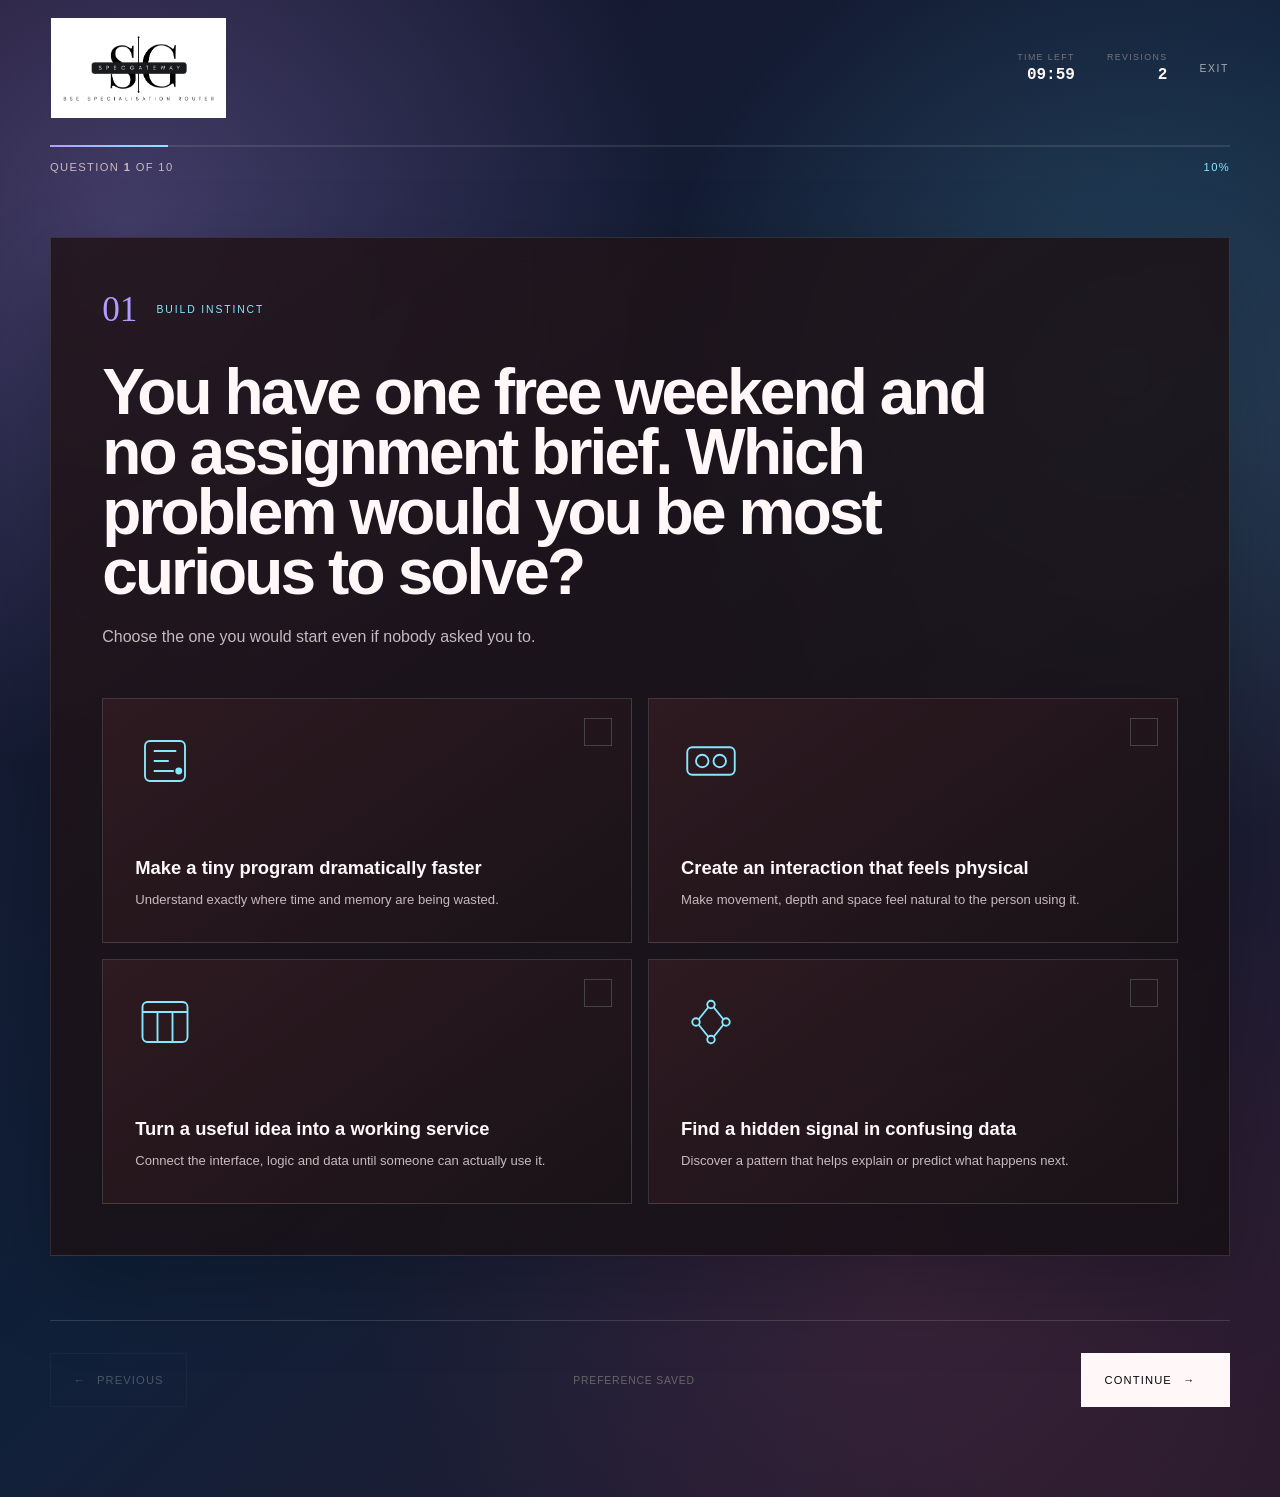
==== commit 8d1857f6: "Apdated  interactive audio and video assessment questions" ====
--- a/quiz.html
+++ b/quiz.html
@@ -929,214 +929,290 @@
                  WORD RESONANCE
             ================================================== -->
 
-            <section
-                class="question-section"
-                data-question="5"
-                data-type="single"
+            <!-- =================================================
+     QUESTION 5
+     AUDIO-BASED SCENARIO
+================================================== -->
+
+<section
+    class="question-section"
+    data-question="5"
+    data-type="single"
+>
+    <div class="question-container">
+
+        <div class="question-header">
+
+            <span class="question-number">
+                05
+            </span>
+
+            <span class="question-category">
+                Audio Briefing
+            </span>
+
+        </div>
+
+
+        <h2 class="question-text">
+            Listen to the project briefing before choosing
+            which responsibility you would naturally take.
+        </h2>
+
+
+        <p class="question-hint">
+            Use the controls below to play, pause or replay the briefing.
+        </p>
+
+
+        <!-- AUDIO PLAYER -->
+
+        <div class="audio-scenario-shell">
+
+            <audio
+                id="campusBriefingAudio"
+                preload="metadata"
             >
-
-                <div class="question-container">
-
-
-                    <div class="question-header">
-
-                        <span class="question-number">
-                            05
-                        </span>
-
-                        <span class="question-category">
-                            Word Resonance
-                        </span>
-
-                    </div>
-
-
-                    <h2 class="question-text">
-                        Which cluster feels most like the kind of problems
-                        you could spend years becoming excellent at?
-                    </h2>
-
-
-                    <p class="question-hint">
-                        Respond to the whole cluster, not just one word.
+                <source
+                    src="assets/audio/campus-project-briefing.mp3"
+                    type="audio/mpeg"
+                >
+
+                Your browser does not support HTML5 audio.
+            </audio>
+
+
+            <div class="audio-status">
+
+                <span class="audio-status-label">
+                    // AUDIO BRIEFING
+                </span>
+
+                <strong id="audioStatusText">
+                    Ready to listen
+                </strong>
+
+            </div>
+
+
+            <div class="audio-controls">
+
+                <button
+                    type="button"
+                    class="audio-control-btn"
+                    id="audioPlayBtn"
+                >
+                    ▶
+                    <span>Play</span>
+                </button>
+
+
+                <button
+                    type="button"
+                    class="audio-control-btn"
+                    id="audioPauseBtn"
+                >
+                    ❚❚
+                    <span>Pause</span>
+                </button>
+
+
+                <button
+                    type="button"
+                    class="audio-control-btn"
+                    id="audioReplayBtn"
+                >
+                    ↻
+                    <span>Replay</span>
+                </button>
+
+            </div>
+
+
+            <div class="audio-progress">
+
+                <div class="audio-progress-track">
+
+                    <div
+                        class="audio-progress-fill"
+                        id="audioProgressFill"
+                    ></div>
+
+                </div>
+
+
+                <div class="audio-time">
+
+                    <span id="audioCurrentTime">
+                        0:00
+                    </span>
+
+                    <span id="audioDuration">
+                        0:00
+                    </span>
+
+                </div>
+
+            </div>
+
+        </div>
+
+
+        <!-- QUESTION AFTER LISTENING -->
+
+        <div
+            class="audio-question"
+            id="audioQuestion"
+        >
+
+            <p class="audio-question-label">
+                // AFTER LISTENING
+            </p>
+
+            <h3>
+                Which responsibility would you choose first?
+            </h3>
+
+        </div>
+
+
+        <!-- ANSWERS -->
+
+        <div class="scenario-options audio-options">
+
+
+            <!-- LOW LEVEL -->
+
+            <label
+                class="scenario-option"
+                data-spec="lowlevel"
+            >
+
+                <input
+                    type="radio"
+                    name="q5"
+                    value="lowlevel"
+                    required
+                >
+
+                <div class="scenario-content">
+
+                    <span class="scenario-letter">
+                        A
+                    </span>
+
+                    <p>
+                        Improve memory use, processing efficiency
+                        and communication with the underlying hardware.
                     </p>
 
-
-                    <div class="word-cloud-options">
-
-
-                        <label
-                            class="word-cloud-option"
-                            data-spec="lowlevel"
-                        >
-
-                            <input
-                                type="radio"
-                                name="q5"
-                                value="lowlevel"
-                                required
-                            >
-
-                            <div class="word-cluster">
-
-                                <span class="word primary">
-                                    CONTROL
-                                </span>
-
-                                <span class="word">
-                                    Latency
-                                </span>
-
-                                <span class="word">
-                                    Memory
-                                </span>
-
-                                <span class="word">
-                                    Precision
-                                </span>
-
-                                <span class="word">
-                                    Execution
-                                </span>
-
-                            </div>
-
-                        </label>
-
-
-
-                        <label
-                            class="word-cloud-option"
-                            data-spec="arvr"
-                        >
-
-                            <input
-                                type="radio"
-                                name="q5"
-                                value="arvr"
-                                required
-                            >
-
-                            <div class="word-cluster">
-
-                                <span class="word primary">
-                                    PRESENCE
-                                </span>
-
-                                <span class="word">
-                                    Space
-                                </span>
-
-                                <span class="word">
-                                    Motion
-                                </span>
-
-                                <span class="word">
-                                    Perception
-                                </span>
-
-                                <span class="word">
-                                    Interaction
-                                </span>
-
-                            </div>
-
-                        </label>
-
-
-
-                        <label
-                            class="word-cloud-option"
-                            data-spec="fullstack"
-                        >
-
-                            <input
-                                type="radio"
-                                name="q5"
-                                value="fullstack"
-                                required
-                            >
-
-                            <div class="word-cluster">
-
-                                <span class="word primary">
-                                    PRODUCT
-                                </span>
-
-                                <span class="word">
-                                    Users
-                                </span>
-
-                                <span class="word">
-                                    Services
-                                </span>
-
-                                <span class="word">
-                                    Scale
-                                </span>
-
-                                <span class="word">
-                                    Delivery
-                                </span>
-
-                            </div>
-
-                        </label>
-
-
-
-                        <label
-                            class="word-cloud-option"
-                            data-spec="ml"
-                        >
-
-                            <input
-                                type="radio"
-                                name="q5"
-                                value="ml"
-                                required
-                            >
-
-                            <div class="word-cluster">
-
-                                <span class="word primary">
-                                    SIGNAL
-                                </span>
-
-                                <span class="word">
-                                    Data
-                                </span>
-
-                                <span class="word">
-                                    Patterns
-                                </span>
-
-                                <span class="word">
-                                    Evidence
-                                </span>
-
-                                <span class="word">
-                                    Prediction
-                                </span>
-
-                            </div>
-
-                        </label>
-
-                    </div>
-
-
-                    <p
-                        class="validation-error"
-                        id="error-q5"
-                    >
-                        Choose the cluster that resonates most.
+                </div>
+
+            </label>
+
+
+            <!-- AR / VR -->
+
+            <label
+                class="scenario-option"
+                data-spec="arvr"
+            >
+
+                <input
+                    type="radio"
+                    name="q5"
+                    value="arvr"
+                    required
+                >
+
+                <div class="scenario-content">
+
+                    <span class="scenario-letter">
+                        B
+                    </span>
+
+                    <p>
+                        Design an immersive navigation experience
+                        that helps students understand and interact
+                        with their surroundings.
                     </p>
 
                 </div>
 
-            </section>
-
+            </label>
+
+
+            <!-- FULL STACK -->
+
+            <label
+                class="scenario-option"
+                data-spec="fullstack"
+            >
+
+                <input
+                    type="radio"
+                    name="q5"
+                    value="fullstack"
+                    required
+                >
+
+                <div class="scenario-content">
+
+                    <span class="scenario-letter">
+                        C
+                    </span>
+
+                    <p>
+                        Build the interface, APIs, authentication
+                        and data flow that connect the entire application.
+                    </p>
+
+                </div>
+
+            </label>
+
+
+            <!-- MACHINE LEARNING -->
+
+            <label
+                class="scenario-option"
+                data-spec="ml"
+            >
+
+                <input
+                    type="radio"
+                    name="q5"
+                    value="ml"
+                    required
+                >
+
+                <div class="scenario-content">
+
+                    <span class="scenario-letter">
+                        D
+                    </span>
+
+                    <p>
+                        Use student interaction data to learn patterns
+                        and generate increasingly useful recommendations.
+                    </p>
+
+                </div>
+
+            </label>
+
+        </div>
+
+
+        <p
+            class="validation-error"
+            id="error-q5"
+        >
+            Listen to the briefing and choose one responsibility.
+        </p>
+
+    </div>
+</section>
 
 
             <!-- =================================================
@@ -1433,17 +1509,22 @@
 
         <div class="quiz-video-shell">
 
-            <iframe
-                id="scenarioVideo"
-                class="scenario-video scenario-youtube"
-                src="https://www.youtube.com/embed/BHqxD9qr6Gw?rel=0"
-                title="Performance debugging in DevTools"
-                allow="accelerometer; autoplay; clipboard-write; encrypted-media; gyroscope; picture-in-picture; web-share"
-                referrerpolicy="strict-origin-when-cross-origin"
-                allowfullscreen
-            ></iframe>
-
-        </div>
+    <video
+        id="scenarioVideo"
+        class="scenario-video"
+        controls
+        playsinline
+        preload="metadata"
+    >
+        <source
+            src="assets/video/system-failure-scenario.mp4"
+            type="video/mp4"
+        >
+
+        Your browser does not support HTML5 video.
+    </video>
+
+</div>
 
 
         <!-- Field Scenario -->
--- a/styles.css
+++ b/styles.css
@@ -573,29 +573,74 @@
     position: relative;
     width: 360px;
     height: 360px;
+
+    perspective: 900px;
+    transform-style: preserve-3d;
+
+    cursor: crosshair;
+
+    transition: transform .16s ease-out;
 }
 
 .xr-ring {
     position: absolute;
+
     border: 1px solid var(--cyan);
     border-radius: 50%;
+
     inset: 20px;
+
+    pointer-events: none;
+
+    transition:
+        transform .15s ease-out,
+        box-shadow .25s ease;
 }
 
 .xr-ring-two {
     inset: 90px;
+
     border-color: var(--violet);
 }
 
 .xr-dot {
     position: absolute;
-    width: 18px;
-    height: 18px;
+
+    width: 22px;
+    height: 22px;
+
     border-radius: 50%;
+
     background: #fff;
+
     left: 50%;
     top: 50%;
-    box-shadow: 0 0 35px var(--cyan);
+
+    transform:
+        translate(-50%, -50%);
+
+    pointer-events: none;
+
+    box-shadow:
+        0 0 16px #fff,
+        0 0 42px var(--cyan),
+        0 0 70px rgba(179, 156, 255, .45);
+
+    transition:
+        left .08s linear,
+        top .08s linear;
+}
+
+.visual-xr-space.is-active .xr-ring {
+    box-shadow:
+        0 0 50px
+        rgba(134, 232, 255, .22);
+}
+
+.visual-xr-space.is-active .xr-ring-two {
+    box-shadow:
+        0 0 45px
+        rgba(179, 156, 255, .26);
 }
 
 
@@ -1974,26 +2019,31 @@
 
     background:
         radial-gradient(
-            circle at 12% 18%,
-            rgba(165, 43, 63, .18),
-            transparent 34%
+            circle at 10% 15%,
+            rgba(179, 156, 255, .28),
+            transparent 32%
         ),
         radial-gradient(
-            circle at 88% 42%,
-            rgba(109, 31, 46, .13),
+            circle at 88% 25%,
+            rgba(134, 232, 255, .18),
             transparent 30%
+        ),
+
+        radial-gradient(
+            circle at 70% 85%,
+            rgba(209, 74, 97, .14),
+            transparent 34%
         ),
         linear-gradient(
             135deg,
-            #100c10,
-            #181015 48%,
-            #0d0b0e
+            #19152b,
+            #102039 50%,
+            #28192d
         );
 
     color: var(--text);
     overflow-x: hidden;
 }
-
 
 /* QUIZ CANVAS */
 
@@ -3687,21 +3737,26 @@
 
     background:
         radial-gradient(
-            circle at 12% 18%,
-            rgba(209, 74, 97, .14),
+            circle at 8% 14%,
+            rgba(179, 156, 255, .26),
+            transparent 32%
+        ),
+        radial-gradient(
+            circle at 90% 24%,
+            rgba(134, 232, 255, .18),
             transparent 30%
         ),
         radial-gradient(
-            circle at 88% 40%,
-            rgba(122, 33, 51, .11),
-            transparent 30%
+            circle at 74% 82%,
+            rgba(209, 74, 97, .15),
+            transparent 34%
         ),
-        radial-gradient(
-            circle at 50% 82%,
-            rgba(255, 121, 111, .05),
-            transparent 35%
-        ),
-        #080708;
+        linear-gradient(
+            145deg,
+            #18142c,
+            #102237 48%,
+            #29182e
+        );
 
     color: var(--text);
 }
@@ -4066,9 +4121,24 @@
 
     border-bottom:
         1px solid
-        var(--line);
-
-    background: #050506;
+        rgba(255, 255, 255, .10);
+
+    background:
+        radial-gradient(
+            circle at 78% 38%,
+            rgba(134, 232, 255, .13),
+            transparent 30%
+        ),
+        radial-gradient(
+            circle at 18% 72%,
+            rgba(179, 156, 255, .17),
+            transparent 32%
+        ),
+        linear-gradient(
+            125deg,
+            rgba(38, 28, 63, .96),
+            rgba(17, 43, 61, .94)
+        );
 }
 
 .results-hero::before {
@@ -4364,7 +4434,22 @@
         1px solid
         rgba(255, 255, 255, .10);
 
-    background: #050506;
+    background:
+        radial-gradient(
+            circle at 18% 25%,
+            rgba(179, 156, 255, .20),
+            transparent 35%
+        ),
+        radial-gradient(
+            circle at 82% 72%,
+            rgba(134, 232, 255, .16),
+            transparent 34%
+        ),
+        linear-gradient(
+            135deg,
+            #211a39,
+            #122d42
+        );
 }
 
 
@@ -4572,13 +4657,26 @@
 .canvas-shell {
     position: relative;
 
-    padding: 1rem;
+    padding: 2rem;
 
     border:
         1px solid
-        var(--line);
-
-    background: #050506;
+        rgba(134, 232, 255, .24);
+
+    border-radius: 24px;
+
+    background:
+        linear-gradient(
+            145deg,
+            rgba(42, 32, 67, .82),
+            rgba(17, 45, 64, .76)
+        );
+
+    box-shadow:
+        0 28px 80px
+        rgba(3, 5, 18, .28);
+
+    backdrop-filter: blur(18px);
 
     overflow: hidden;
 }
